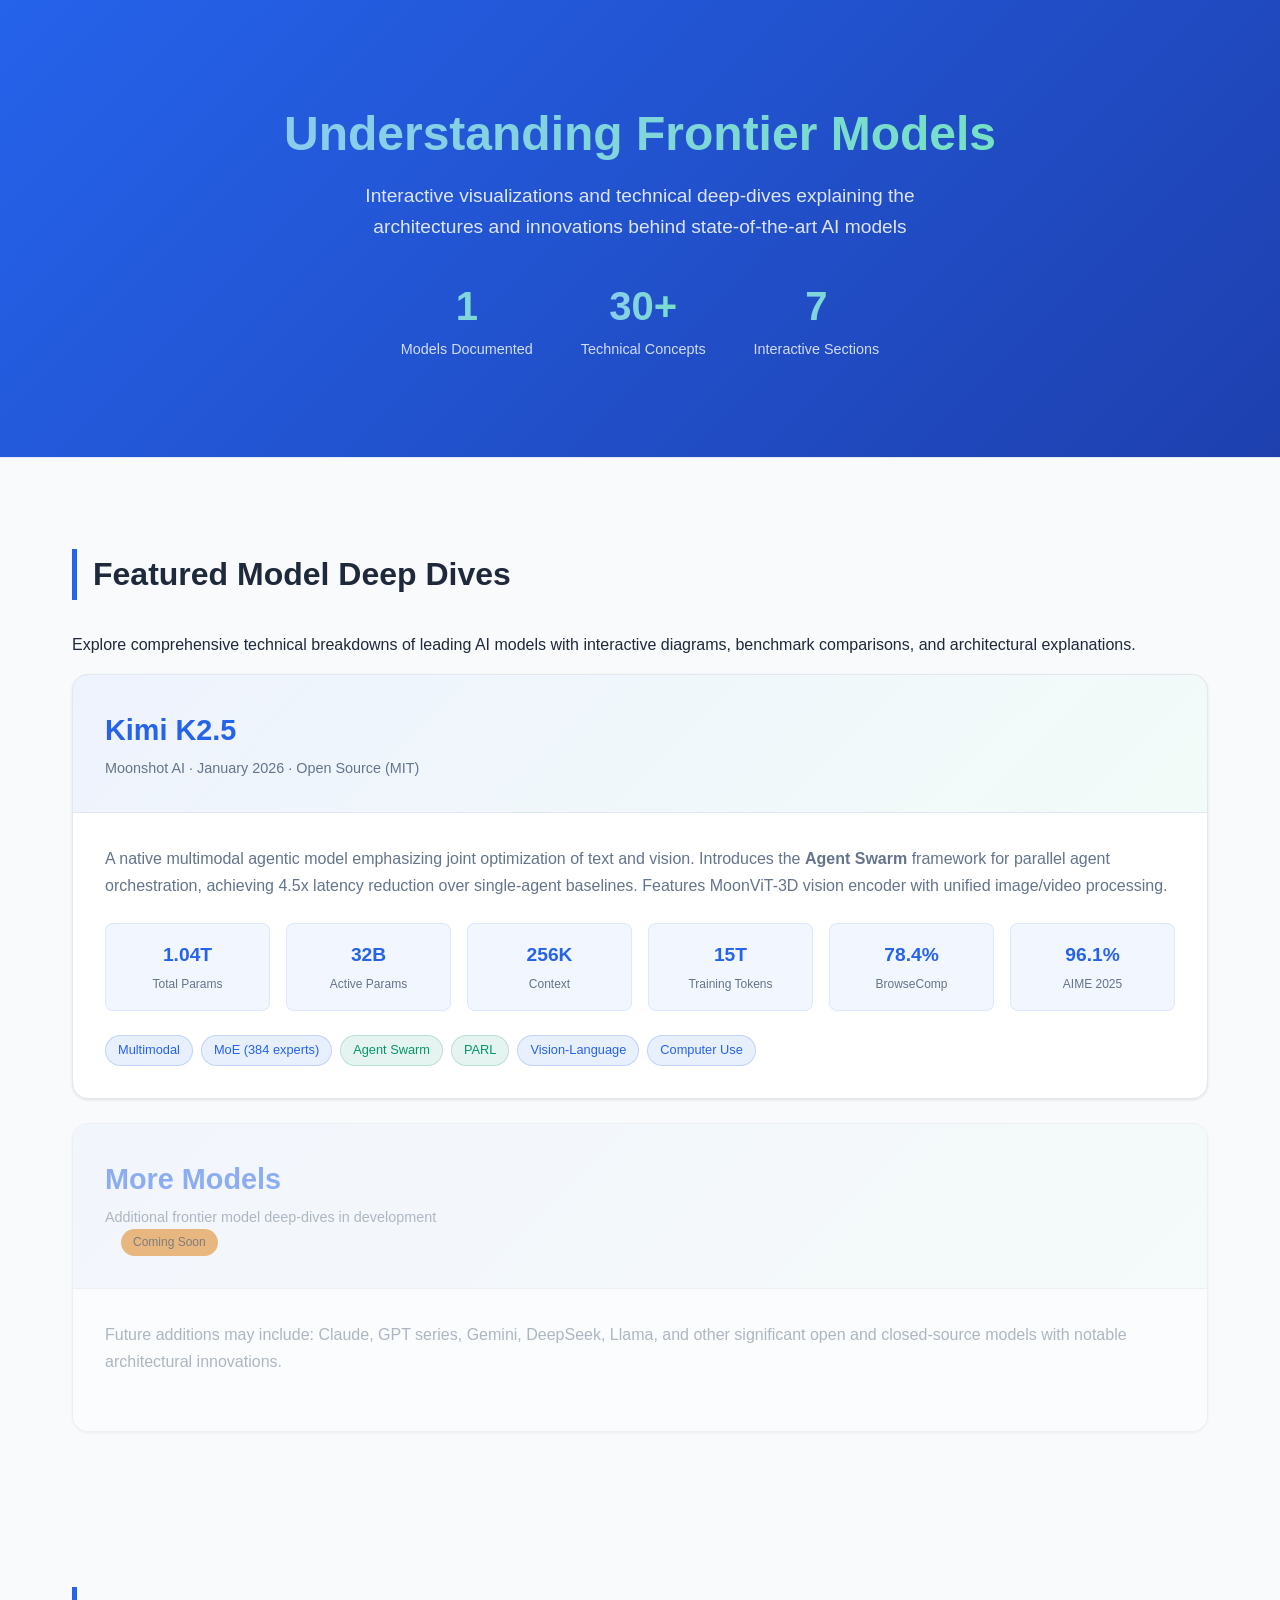
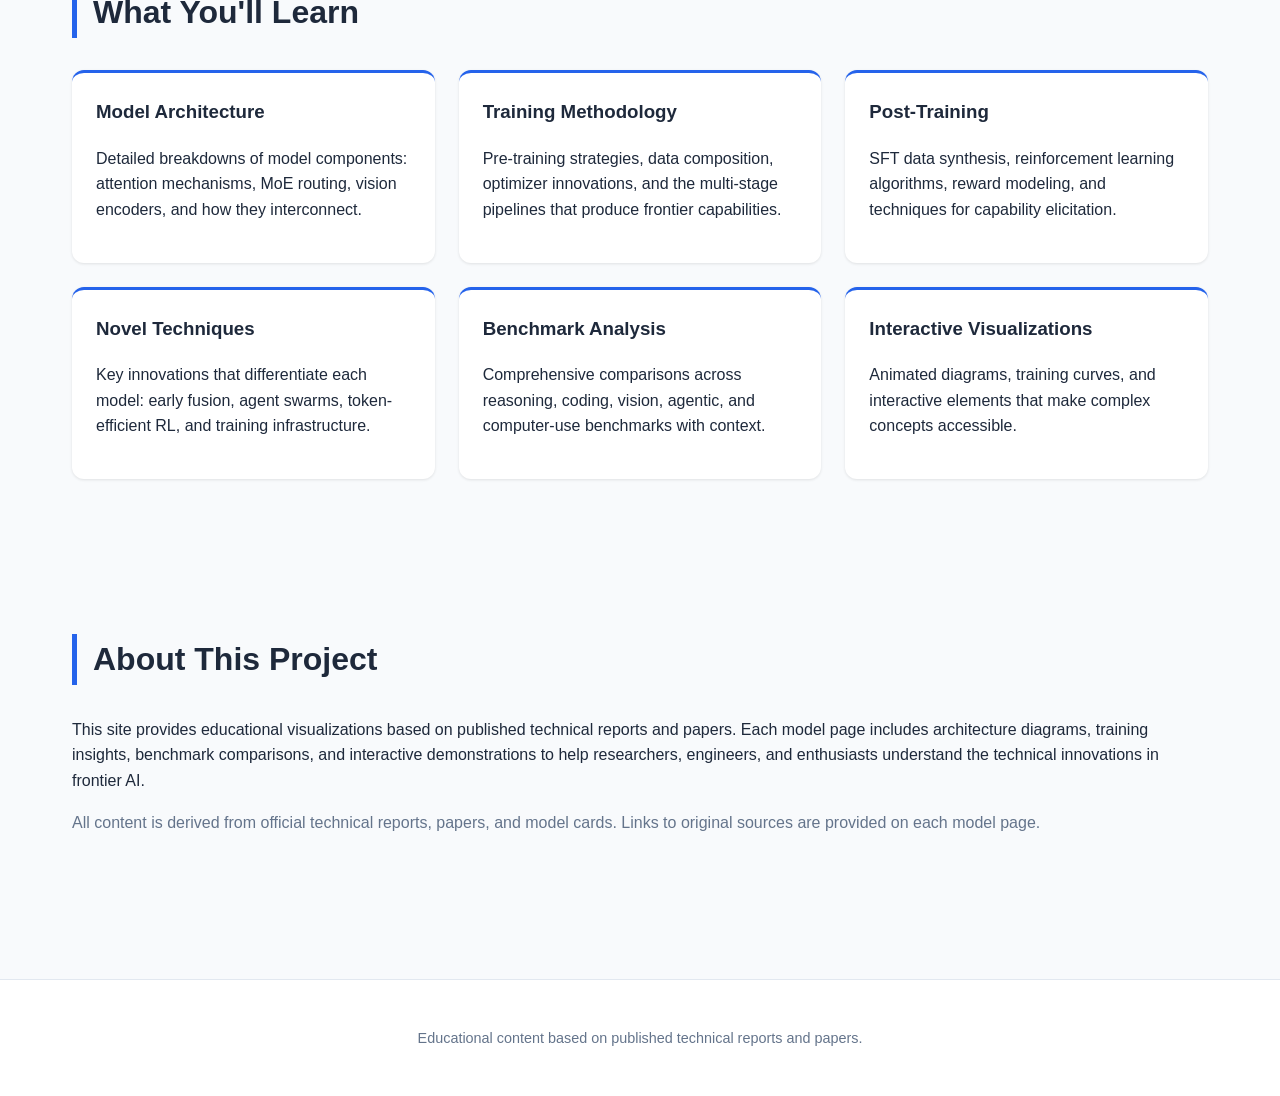
==== index.html @ 06e9f677 "Initial commit: Understanding Frontier Models educational site Features: - Kimi K2.5 technical deep-" ====
<!DOCTYPE html>
<html lang="en">
<head>
    <meta charset="UTF-8">
    <meta name="viewport" content="width=device-width, initial-scale=1.0">
    <title>Understanding Frontier Models</title>
    <link rel="stylesheet" href="css/styles.css">
    <style>
        .hero-stats {
            display: flex;
            justify-content: center;
            gap: 3rem;
            margin: 2rem 0;
            flex-wrap: wrap;
        }
        .hero-stat {
            text-align: center;
        }
        .hero-stat .number {
            font-size: 2.5rem;
            font-weight: bold;
            background: linear-gradient(to right, #93c5fd, #6ee7b7);
            -webkit-background-clip: text;
            -webkit-text-fill-color: transparent;
            background-clip: text;
        }
        .hero-stat .label {
            color: rgba(255, 255, 255, 0.8);
            font-size: 0.9rem;
        }
        .model-card-large {
            background: var(--card-bg);
            border-radius: 1rem;
            border: 1px solid var(--border);
            overflow: hidden;
            transition: transform 0.3s ease, border-color 0.3s ease, box-shadow 0.3s ease;
            text-decoration: none;
            color: var(--text);
            display: block;
            box-shadow: 0 1px 3px rgba(0, 0, 0, 0.1);
        }
        .model-card-large:hover {
            transform: translateY(-5px);
            border-color: var(--primary);
            box-shadow: 0 8px 24px rgba(37, 99, 235, 0.15);
            text-decoration: none;
        }
        .model-card-header {
            background: linear-gradient(135deg, rgba(37, 99, 235, 0.08) 0%, rgba(16, 185, 129, 0.05) 100%);
            padding: 2rem;
            border-bottom: 1px solid var(--border);
        }
        .model-card-header h3 {
            margin: 0;
            font-size: 1.8rem;
            color: var(--primary);
        }
        .model-card-header .org {
            color: var(--text-dim);
            font-size: 0.9rem;
            margin-top: 0.25rem;
        }
        .model-card-body {
            padding: 2rem;
        }
        .model-card-body p {
            color: var(--text-dim);
            margin: 0 0 1.5rem 0;
            line-height: 1.7;
        }
        .model-highlights {
            display: grid;
            grid-template-columns: repeat(auto-fit, minmax(120px, 1fr));
            gap: 1rem;
            margin-bottom: 1.5rem;
        }
        .highlight-item {
            text-align: center;
            padding: 1rem;
            background: rgba(37, 99, 235, 0.06);
            border-radius: 0.5rem;
            border: 1px solid rgba(37, 99, 235, 0.1);
        }
        .highlight-item .value {
            font-size: 1.2rem;
            font-weight: bold;
            color: var(--primary);
        }
        .highlight-item .label {
            font-size: 0.75rem;
            color: var(--text-dim);
            margin-top: 0.25rem;
        }
        .model-tags {
            display: flex;
            gap: 0.5rem;
            flex-wrap: wrap;
        }
        .model-tag {
            background: rgba(37, 99, 235, 0.1);
            color: var(--primary);
            padding: 0.25rem 0.75rem;
            border-radius: 1rem;
            font-size: 0.8rem;
            border: 1px solid rgba(37, 99, 235, 0.2);
        }
        .model-tag.secondary {
            background: rgba(5, 150, 105, 0.1);
            color: var(--secondary);
            border: 1px solid rgba(5, 150, 105, 0.2);
        }
        .coming-soon {
            opacity: 0.5;
            pointer-events: none;
        }
        .coming-soon .model-card-header::after {
            content: 'Coming Soon';
            display: inline-block;
            background: var(--accent);
            color: #000;
            padding: 0.25rem 0.75rem;
            border-radius: 1rem;
            font-size: 0.75rem;
            margin-left: 1rem;
            vertical-align: middle;
        }
    </style>
</head>
<body>

<header>
    <h1>Understanding Frontier Models</h1>
    <p class="subtitle">Interactive visualizations and technical deep-dives explaining the architectures and innovations behind state-of-the-art AI models</p>
    <div class="hero-stats">
        <div class="hero-stat">
            <div class="number">1</div>
            <div class="label">Models Documented</div>
        </div>
        <div class="hero-stat">
            <div class="number">30+</div>
            <div class="label">Technical Concepts</div>
        </div>
        <div class="hero-stat">
            <div class="number">7</div>
            <div class="label">Interactive Sections</div>
        </div>
    </div>
</header>

<section>
    <h2>Featured Model Deep Dives</h2>
    <p>Explore comprehensive technical breakdowns of leading AI models with interactive diagrams, benchmark comparisons, and architectural explanations.</p>

    <a href="models/kimi-k25.html" class="model-card-large">
        <div class="model-card-header">
            <h3>Kimi K2.5</h3>
            <div class="org">Moonshot AI &middot; January 2026 &middot; Open Source (MIT)</div>
        </div>
        <div class="model-card-body">
            <p>A native multimodal agentic model emphasizing joint optimization of text and vision. Introduces the <strong>Agent Swarm</strong> framework for parallel agent orchestration, achieving 4.5x latency reduction over single-agent baselines. Features MoonViT-3D vision encoder with unified image/video processing.</p>

            <div class="model-highlights">
                <div class="highlight-item">
                    <div class="value">1.04T</div>
                    <div class="label">Total Params</div>
                </div>
                <div class="highlight-item">
                    <div class="value">32B</div>
                    <div class="label">Active Params</div>
                </div>
                <div class="highlight-item">
                    <div class="value">256K</div>
                    <div class="label">Context</div>
                </div>
                <div class="highlight-item">
                    <div class="value">15T</div>
                    <div class="label">Training Tokens</div>
                </div>
                <div class="highlight-item">
                    <div class="value">78.4%</div>
                    <div class="label">BrowseComp</div>
                </div>
                <div class="highlight-item">
                    <div class="value">96.1%</div>
                    <div class="label">AIME 2025</div>
                </div>
            </div>

            <div class="model-tags">
                <span class="model-tag">Multimodal</span>
                <span class="model-tag">MoE (384 experts)</span>
                <span class="model-tag secondary">Agent Swarm</span>
                <span class="model-tag secondary">PARL</span>
                <span class="model-tag">Vision-Language</span>
                <span class="model-tag">Computer Use</span>
            </div>
        </div>
    </a>

    <!-- Placeholder for future models -->
    <div class="model-card-large coming-soon" style="margin-top: 1.5rem;">
        <div class="model-card-header">
            <h3>More Models</h3>
            <div class="org">Additional frontier model deep-dives in development</div>
        </div>
        <div class="model-card-body">
            <p>Future additions may include: Claude, GPT series, Gemini, DeepSeek, Llama, and other significant open and closed-source models with notable architectural innovations.</p>
        </div>
    </div>
</section>

<section>
    <h2>What You'll Learn</h2>
    <div class="grid">
        <div class="card">
            <h3>Model Architecture</h3>
            <p>Detailed breakdowns of model components: attention mechanisms, MoE routing, vision encoders, and how they interconnect.</p>
        </div>
        <div class="card">
            <h3>Training Methodology</h3>
            <p>Pre-training strategies, data composition, optimizer innovations, and the multi-stage pipelines that produce frontier capabilities.</p>
        </div>
        <div class="card">
            <h3>Post-Training</h3>
            <p>SFT data synthesis, reinforcement learning algorithms, reward modeling, and techniques for capability elicitation.</p>
        </div>
        <div class="card">
            <h3>Novel Techniques</h3>
            <p>Key innovations that differentiate each model: early fusion, agent swarms, token-efficient RL, and training infrastructure.</p>
        </div>
        <div class="card">
            <h3>Benchmark Analysis</h3>
            <p>Comprehensive comparisons across reasoning, coding, vision, agentic, and computer-use benchmarks with context.</p>
        </div>
        <div class="card">
            <h3>Interactive Visualizations</h3>
            <p>Animated diagrams, training curves, and interactive elements that make complex concepts accessible.</p>
        </div>
    </div>
</section>

<section>
    <h2>About This Project</h2>
    <p>This site provides educational visualizations based on published technical reports and papers. Each model page includes architecture diagrams, training insights, benchmark comparisons, and interactive demonstrations to help researchers, engineers, and enthusiasts understand the technical innovations in frontier AI.</p>
    <p style="color: var(--text-dim); margin-top: 1rem;">All content is derived from official technical reports, papers, and model cards. Links to original sources are provided on each model page.</p>
</section>

<footer>
    <p>Educational content based on published technical reports and papers.</p>
</footer>

</body>
</html>
---- css/styles.css ----
/* ===========================================
   Shared Styles for Frontier Models Educational Site
   =========================================== */

:root {
    --primary: #2563eb;
    --secondary: #059669;
    --bg: #f8fafc;
    --card-bg: #ffffff;
    --text: #1e293b;
    --text-dim: #64748b;
    --accent: #d97706;
    --border: #e2e8f0;
    --code-bg: #f1f5f9;
}

/* --- Base Styles --- */
* {
    box-sizing: border-box;
}

body {
    font-family: -apple-system, BlinkMacSystemFont, 'Segoe UI', Roboto, Oxygen, Ubuntu, Cantarell, sans-serif;
    background-color: var(--bg);
    color: var(--text);
    margin: 0;
    line-height: 1.6;
    overflow-x: hidden;
}

a {
    color: var(--primary);
    text-decoration: none;
}

a:hover {
    text-decoration: underline;
}

/* --- Header --- */
header {
    background: linear-gradient(135deg, #2563eb 0%, #1e40af 100%);
    padding: 4rem 2rem;
    text-align: center;
    border-bottom: 1px solid var(--border);
}

h1 {
    font-size: 3rem;
    margin-bottom: 0.5rem;
    color: #ffffff;
}

header h1 {
    background: linear-gradient(to right, #93c5fd, #6ee7b7);
    -webkit-background-clip: text;
    -webkit-text-fill-color: transparent;
    background-clip: text;
}

.subtitle {
    font-size: 1.2rem;
    color: rgba(255, 255, 255, 0.85);
    max-width: 600px;
    margin: 0 auto;
}

/* --- Sections --- */
section {
    padding: 4rem 2rem;
    max-width: 1200px;
    margin: 0 auto;
}

h2 {
    font-size: 2rem;
    border-left: 5px solid var(--primary);
    padding-left: 1rem;
    margin-bottom: 2rem;
}

/* --- Architecture Components --- */
.arch-container {
    display: flex;
    flex-wrap: wrap;
    gap: 2rem;
    justify-content: center;
    align-items: center;
    background: var(--card-bg);
    padding: 3rem;
    border-radius: 1rem;
    position: relative;
    border: 1px solid var(--border);
    box-shadow: 0 1px 3px rgba(0, 0, 0, 0.1);
}

.module {
    background: var(--code-bg);
    border: 2px solid var(--primary);
    padding: 1.5rem;
    border-radius: 0.75rem;
    width: 250px;
    text-align: center;
    position: relative;
    transition: transform 0.3s ease;
}

.module:hover {
    transform: translateY(-5px);
    box-shadow: 0 10px 25px -5px rgba(37, 99, 235, 0.4);
}

.module h3 {
    color: var(--primary);
    margin-top: 0;
}

.module p {
    font-size: 0.9rem;
    color: var(--text-dim);
}

.connector {
    width: 50px;
    height: 4px;
    background: #94a3b8;
    position: relative;
}

.connector::after {
    content: '>';
    position: absolute;
    right: -10px;
    top: -12px;
    font-size: 1.5rem;
    color: #94a3b8;
}

.badge {
    background: var(--secondary);
    color: #000;
    font-size: 0.7rem;
    padding: 2px 6px;
    border-radius: 4px;
    position: absolute;
    top: -10px;
    right: -10px;
    font-weight: bold;
}

/* --- Chart Container --- */
.chart-container {
    background: var(--card-bg);
    padding: 2rem;
    border-radius: 1rem;
    height: 400px;
    position: relative;
    box-shadow: 0 1px 3px rgba(0, 0, 0, 0.08);
    border: 1px solid var(--border);
}

svg {
    width: 100%;
    height: 100%;
    overflow: visible;
}

.line-path {
    fill: none;
    stroke-width: 3;
    stroke-linecap: round;
    transition: stroke-dashoffset 2s ease;
}

.grid-line {
    stroke: var(--border);
    stroke-width: 1;
    stroke-dasharray: 4 4;
}

.axis-text {
    fill: var(--text-dim);
    font-size: 0.8rem;
}

.legend {
    display: flex;
    gap: 1rem;
    justify-content: center;
    margin-top: 1rem;
}

.dot {
    width: 10px;
    height: 10px;
    display: inline-block;
    margin-right: 5px;
    border-radius: 50%;
}

/* --- Agent Swarm Animation --- */
.swarm-stage {
    background: #f1f5f9;
    height: 400px;
    border-radius: 1rem;
    position: relative;
    overflow: hidden;
    border: 1px solid var(--border);
}

.agent-node {
    width: 60px;
    height: 60px;
    background: #ffffff;
    border: 2px solid;
    border-radius: 50%;
    position: absolute;
    display: flex;
    align-items: center;
    justify-content: center;
    font-size: 0.7rem;
    font-weight: bold;
    z-index: 2;
    transition: all 0.5s ease;
    box-shadow: 0 2px 6px rgba(0, 0, 0, 0.1);
}

.orchestrator {
    border-color: var(--accent);
    color: var(--accent);
    top: 50%;
    left: 10%;
    transform: translate(0, -50%);
    width: 80px;
    height: 80px;
    z-index: 3;
}

.sub-agent {
    border-color: var(--secondary);
    color: var(--secondary);
    opacity: 0;
}

.particle {
    position: absolute;
    width: 6px;
    height: 6px;
    border-radius: 50%;
    background: var(--secondary);
    opacity: 0;
    pointer-events: none;
}

/* --- Cards & Grid --- */
.grid {
    display: grid;
    grid-template-columns: repeat(auto-fit, minmax(300px, 1fr));
    gap: 1.5rem;
}

.card {
    background: var(--card-bg);
    padding: 1.5rem;
    border-radius: 0.75rem;
    border-top: 3px solid var(--primary);
    transition: transform 0.3s ease, box-shadow 0.3s ease;
    box-shadow: 0 1px 3px rgba(0, 0, 0, 0.1);
}

.card:hover {
    transform: translateY(-3px);
    box-shadow: 0 4px 12px rgba(0, 0, 0, 0.1);
}

.card h3 {
    margin-top: 0;
    display: flex;
    align-items: center;
    justify-content: space-between;
}

.icon {
    font-size: 1.5rem;
}

/* --- Model Cards (Homepage) --- */
.model-card {
    background: var(--card-bg);
    padding: 2rem;
    border-radius: 1rem;
    border: 1px solid var(--border);
    box-shadow: 0 1px 3px rgba(0, 0, 0, 0.1);
    transition: transform 0.3s ease, border-color 0.3s ease, box-shadow 0.3s ease;
    text-decoration: none;
    color: var(--text);
    display: block;
}

.model-card:hover {
    transform: translateY(-5px);
    border-color: var(--primary);
    box-shadow: 0 4px 12px rgba(37, 99, 235, 0.15);
    text-decoration: none;
}

.model-card h3 {
    color: var(--primary);
    margin-top: 0;
    font-size: 1.5rem;
}

.model-card p {
    color: var(--text-dim);
    margin-bottom: 0;
}

.model-card .tags {
    display: flex;
    gap: 0.5rem;
    margin-top: 1rem;
    flex-wrap: wrap;
}

.model-card .tag {
    background: rgba(37, 99, 235, 0.2);
    color: var(--primary);
    padding: 0.25rem 0.75rem;
    border-radius: 1rem;
    font-size: 0.8rem;
}

/* --- Buttons --- */
.btn {
    background: var(--primary);
    color: white;
    border: none;
    padding: 0.5rem 1.5rem;
    border-radius: 0.5rem;
    cursor: pointer;
    font-size: 1rem;
    margin-top: 1rem;
}

.btn:hover {
    background: #1d4ed8;
}

/* --- Footer --- */
footer {
    text-align: center;
    padding: 2rem;
    color: var(--text-dim);
    font-size: 0.9rem;
    border-top: 1px solid var(--border);
    margin-top: 4rem;
    background: var(--card-bg);
}

/* --- Navigation --- */
.nav-link {
    display: inline-block;
    margin-bottom: 1rem;
    color: var(--text-dim);
    font-size: 0.9rem;
}

.nav-link:hover {
    color: var(--text);
}

/* --- Responsive --- */
@media (max-width: 768px) {
    h1 {
        font-size: 2rem;
    }

    header {
        padding: 2rem 1rem;
    }

    section {
        padding: 2rem 1rem;
    }

    .arch-container {
        flex-direction: column;
        padding: 1.5rem;
    }

    .connector {
        width: 4px;
        height: 30px;
    }

    .connector::after {
        content: 'v';
        right: -8px;
        top: 20px;
    }

    .module {
        width: 100%;
        max-width: 280px;
    }
}
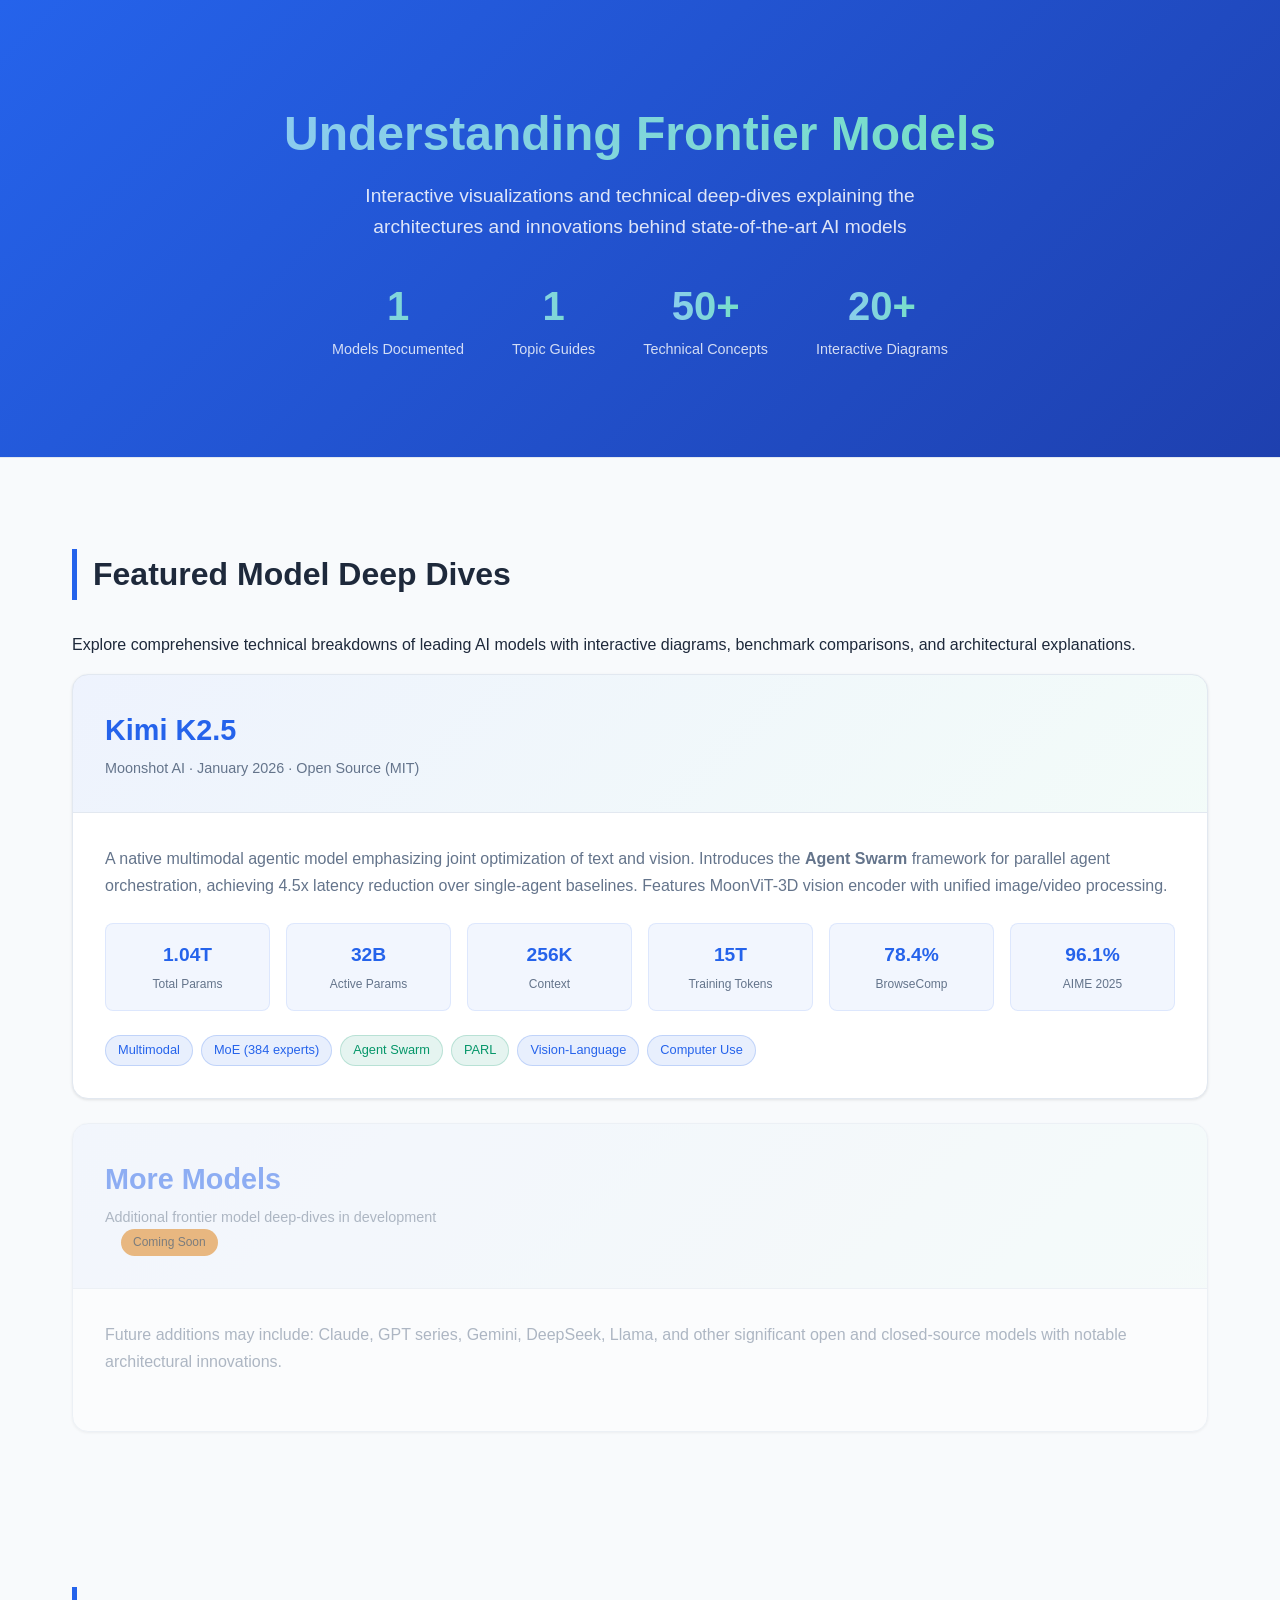
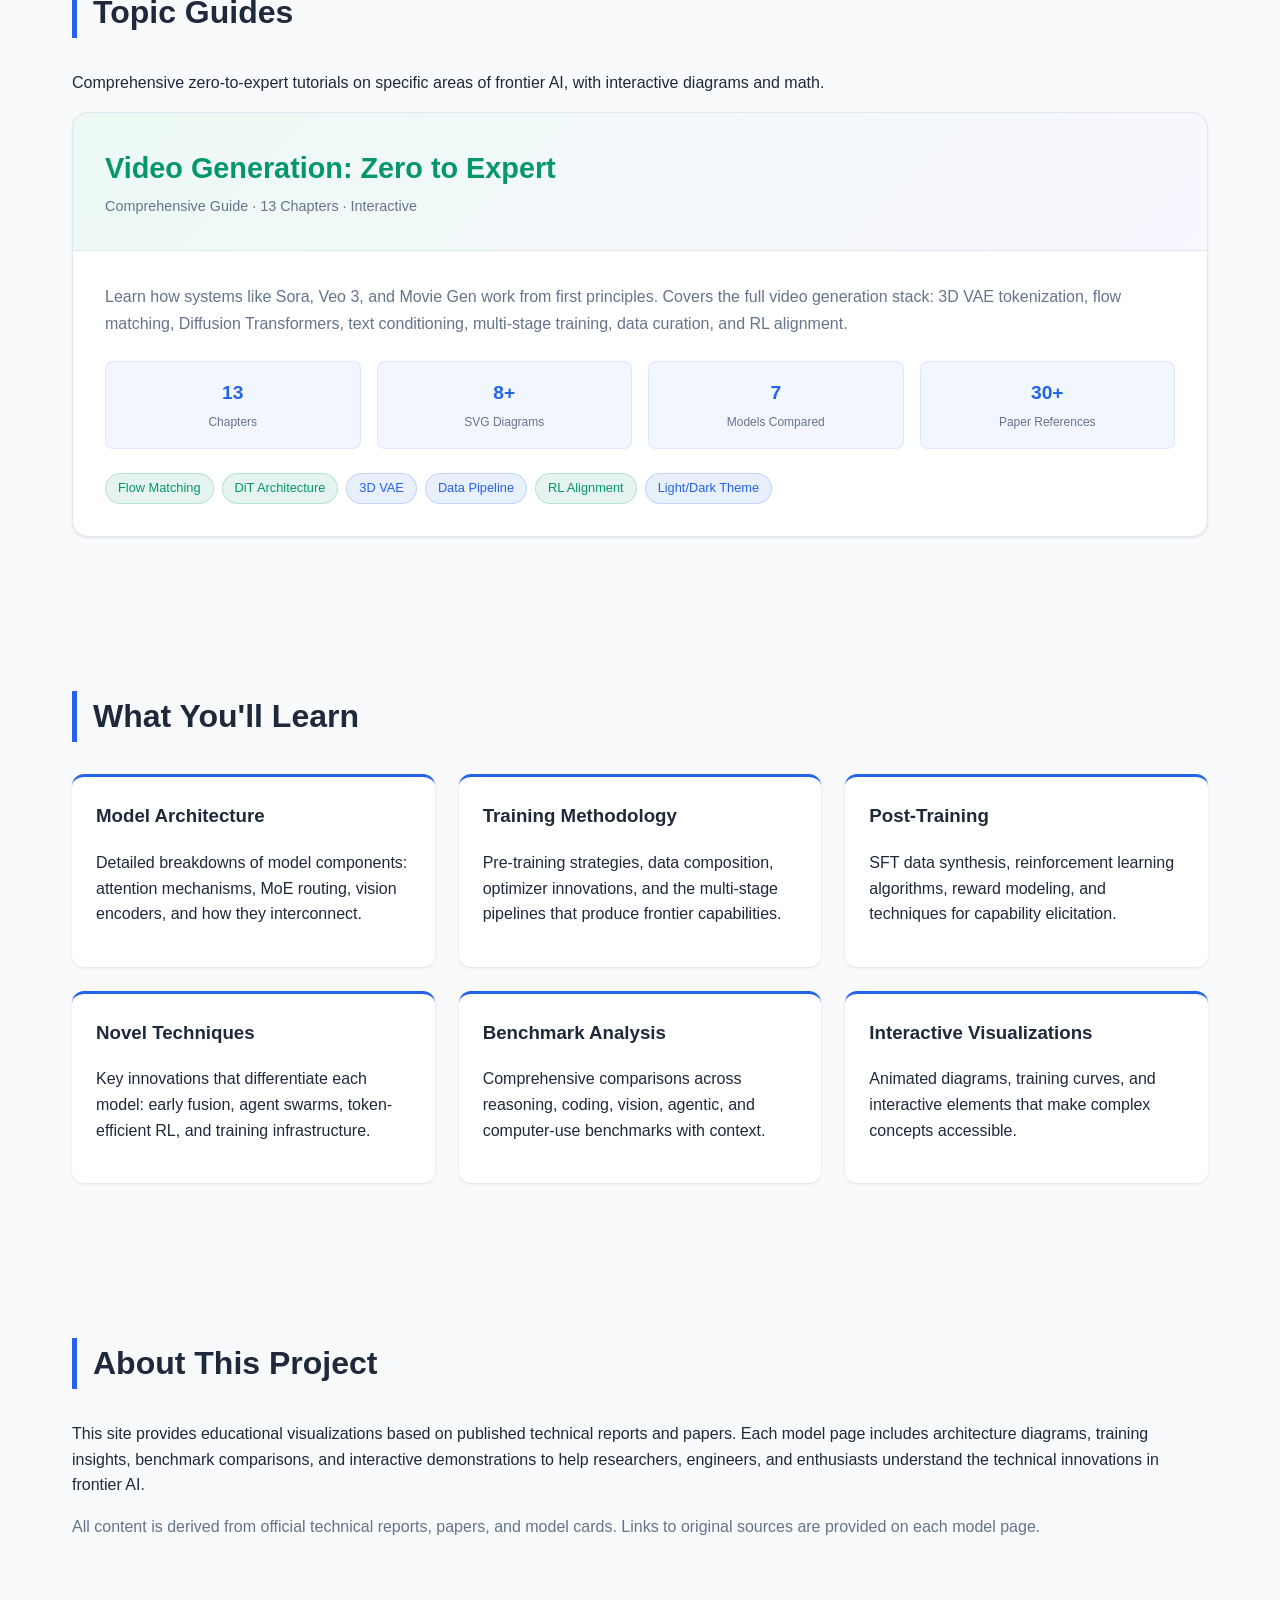
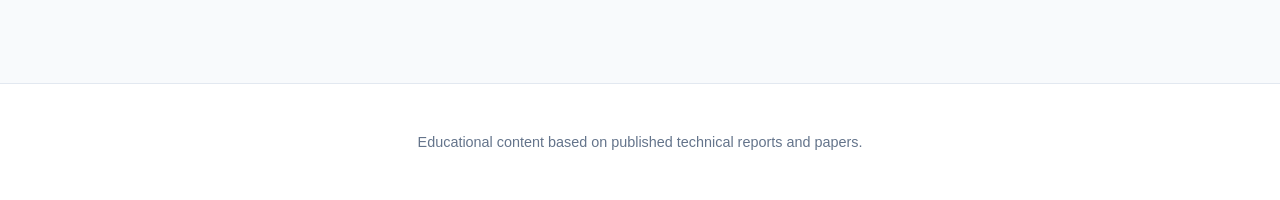
==== commit 01d24a32: "Add Video Generation zero-to-expert guide Comprehensive 13-chapter tutorial covering the full video " ====
--- a/index.html
+++ b/index.html
@@ -137,12 +137,16 @@
             <div class="label">Models Documented</div>
         </div>
         <div class="hero-stat">
-            <div class="number">30+</div>
+            <div class="number">1</div>
+            <div class="label">Topic Guides</div>
+        </div>
+        <div class="hero-stat">
+            <div class="number">50+</div>
             <div class="label">Technical Concepts</div>
         </div>
         <div class="hero-stat">
-            <div class="number">7</div>
-            <div class="label">Interactive Sections</div>
+            <div class="number">20+</div>
+            <div class="label">Interactive Diagrams</div>
         </div>
     </div>
 </header>
@@ -210,6 +214,49 @@
 </section>
 
 <section>
+    <h2>Topic Guides</h2>
+    <p>Comprehensive zero-to-expert tutorials on specific areas of frontier AI, with interactive diagrams and math.</p>
+
+    <a href="guides/videogen/" class="model-card-large">
+        <div class="model-card-header" style="background: linear-gradient(135deg, rgba(16, 185, 129, 0.08) 0%, rgba(139, 92, 246, 0.05) 100%);">
+            <h3 style="color: var(--secondary, #10b981);">Video Generation: Zero to Expert</h3>
+            <div class="org">Comprehensive Guide &middot; 13 Chapters &middot; Interactive</div>
+        </div>
+        <div class="model-card-body">
+            <p>Learn how systems like Sora, Veo 3, and Movie Gen work from first principles. Covers the full video generation stack: 3D VAE tokenization, flow matching, Diffusion Transformers, text conditioning, multi-stage training, data curation, and RL alignment.</p>
+
+            <div class="model-highlights">
+                <div class="highlight-item">
+                    <div class="value">13</div>
+                    <div class="label">Chapters</div>
+                </div>
+                <div class="highlight-item">
+                    <div class="value">8+</div>
+                    <div class="label">SVG Diagrams</div>
+                </div>
+                <div class="highlight-item">
+                    <div class="value">7</div>
+                    <div class="label">Models Compared</div>
+                </div>
+                <div class="highlight-item">
+                    <div class="value">30+</div>
+                    <div class="label">Paper References</div>
+                </div>
+            </div>
+
+            <div class="model-tags">
+                <span class="model-tag secondary">Flow Matching</span>
+                <span class="model-tag secondary">DiT Architecture</span>
+                <span class="model-tag">3D VAE</span>
+                <span class="model-tag">Data Pipeline</span>
+                <span class="model-tag secondary">RL Alignment</span>
+                <span class="model-tag">Light/Dark Theme</span>
+            </div>
+        </div>
+    </a>
+</section>
+
+<section>
     <h2>What You'll Learn</h2>
     <div class="grid">
         <div class="card">
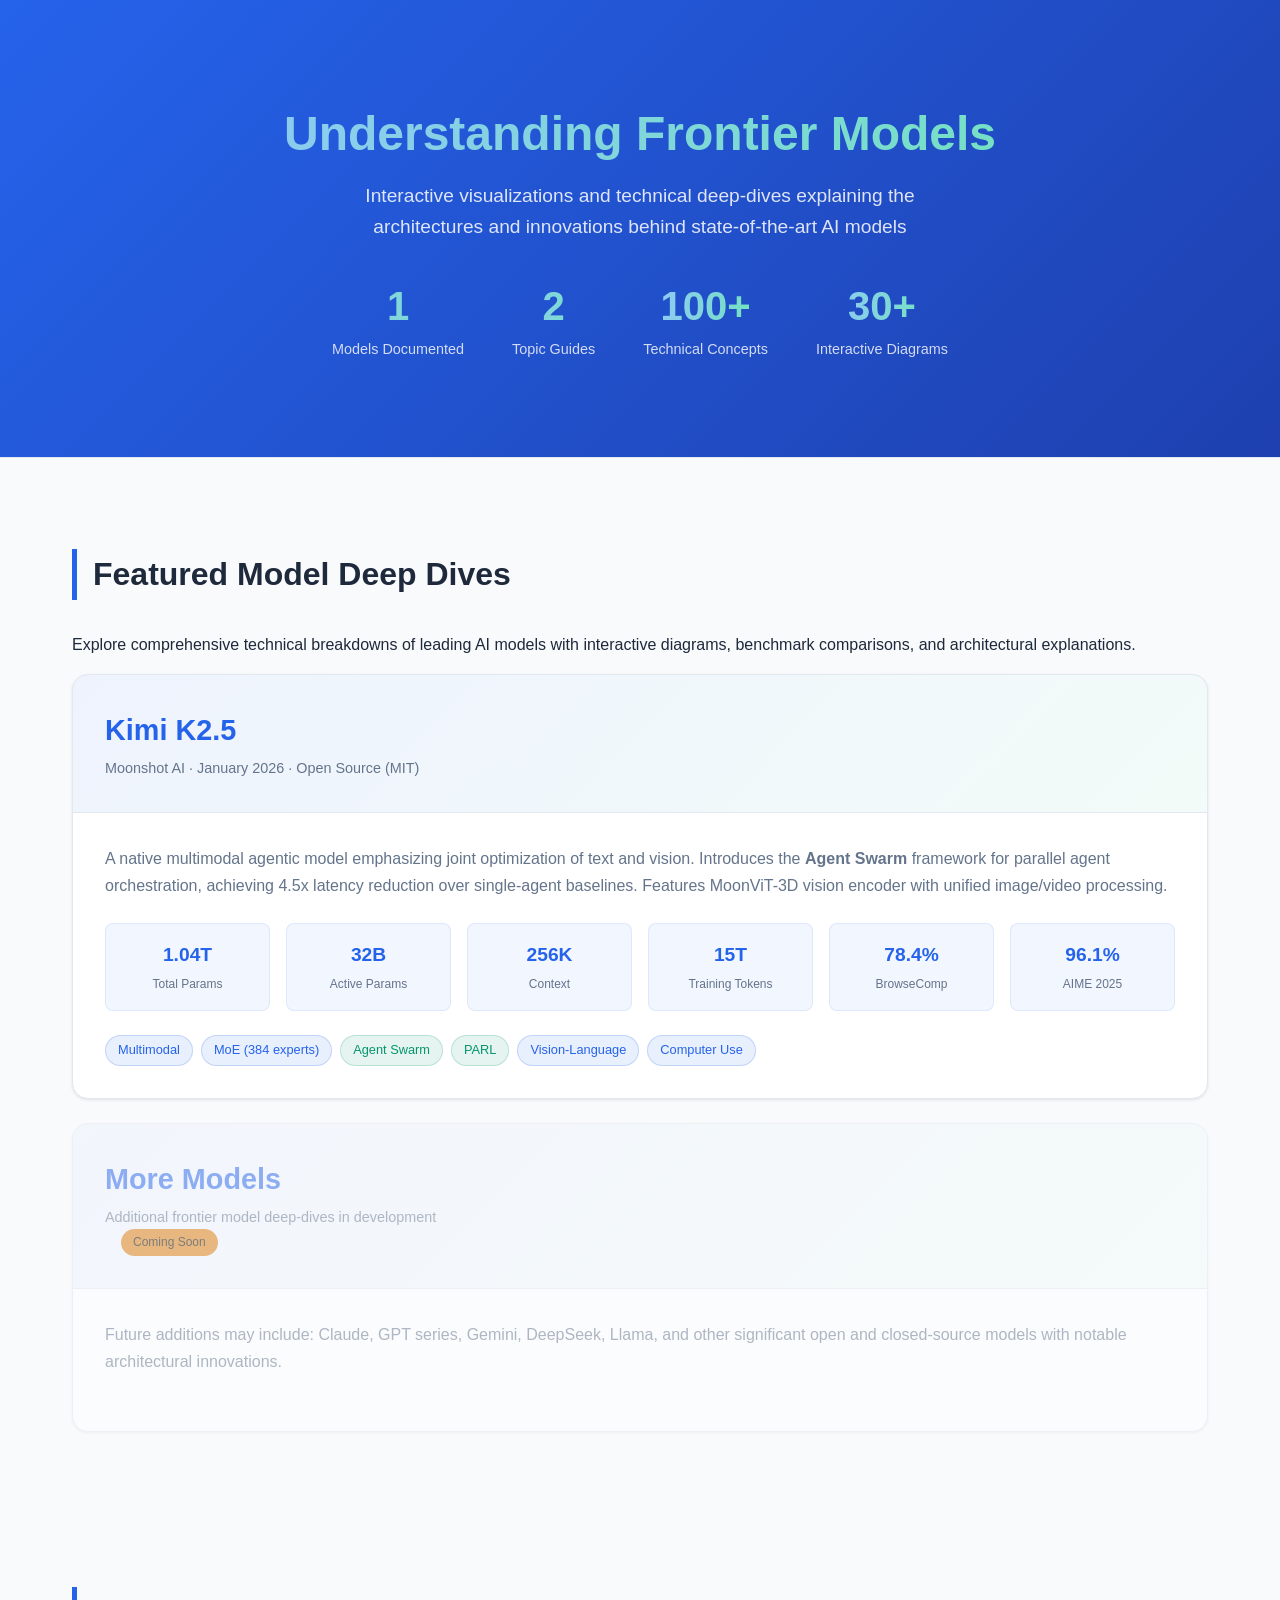
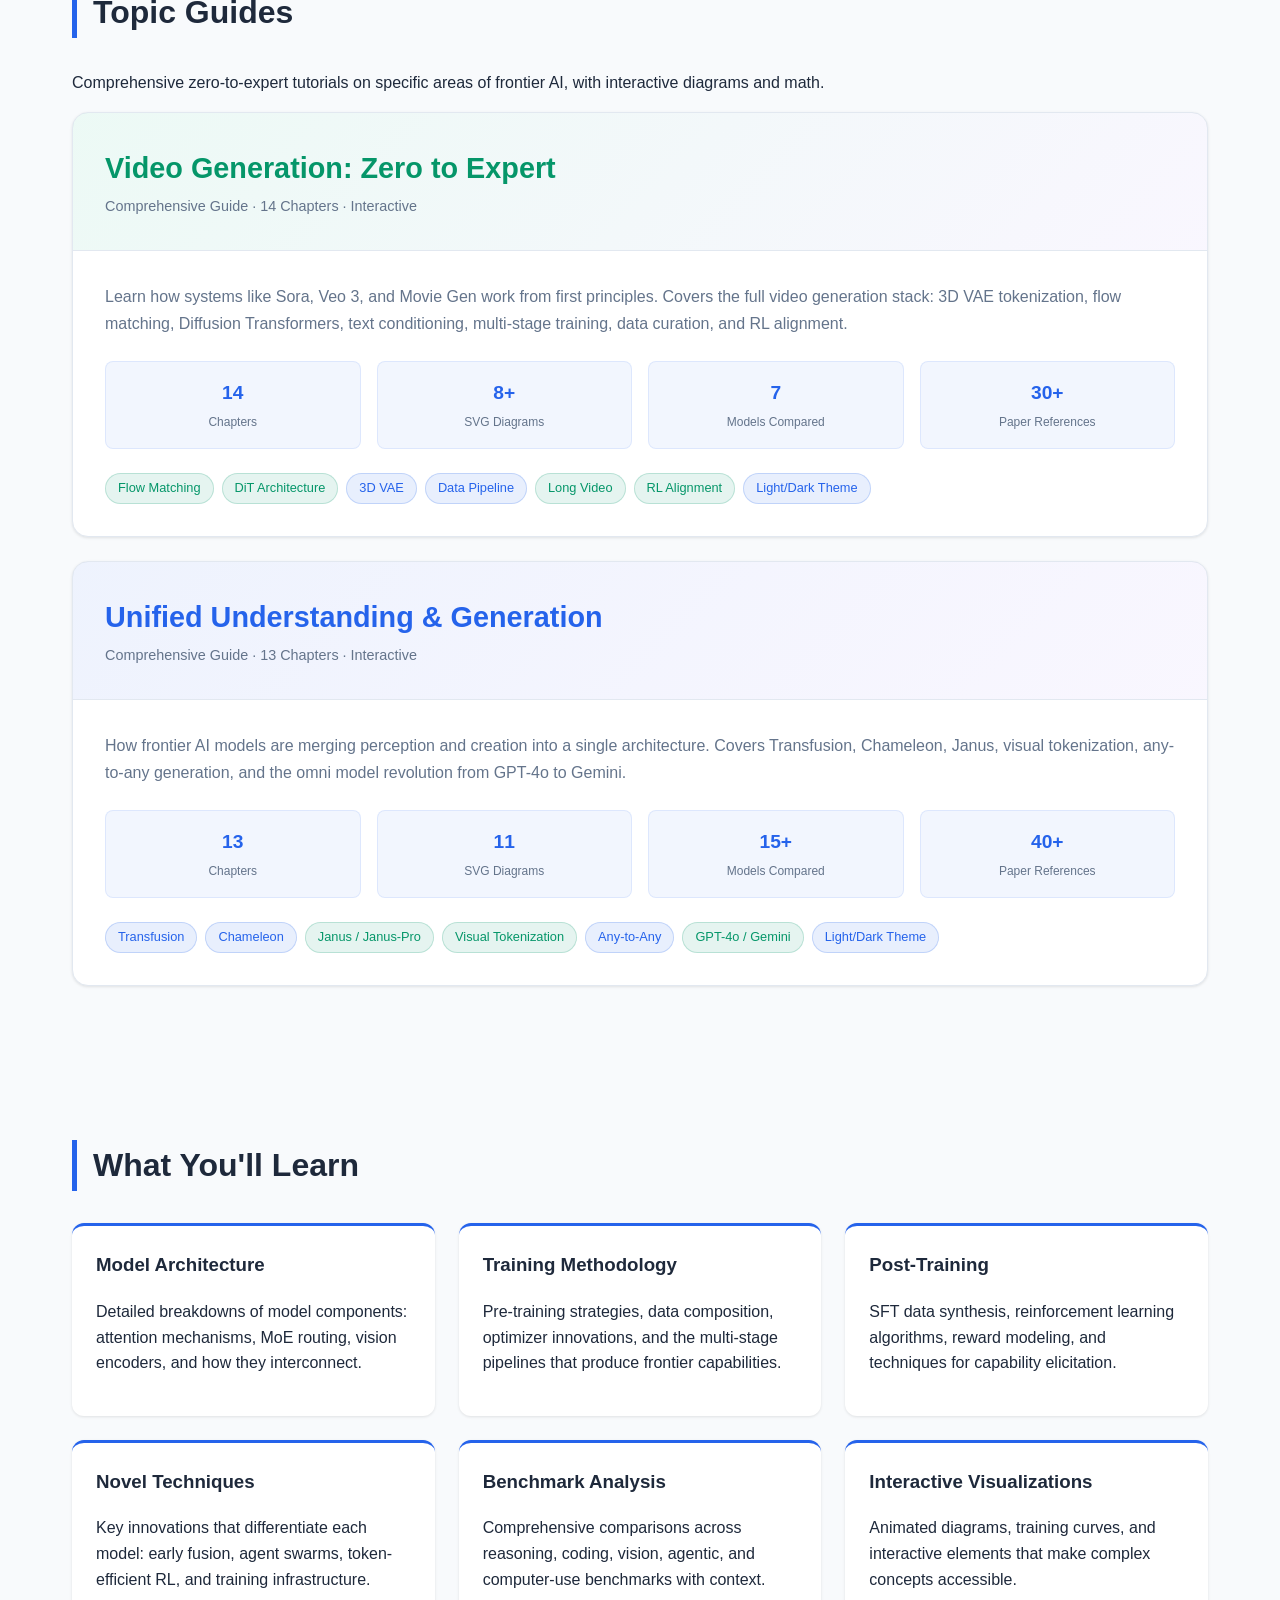
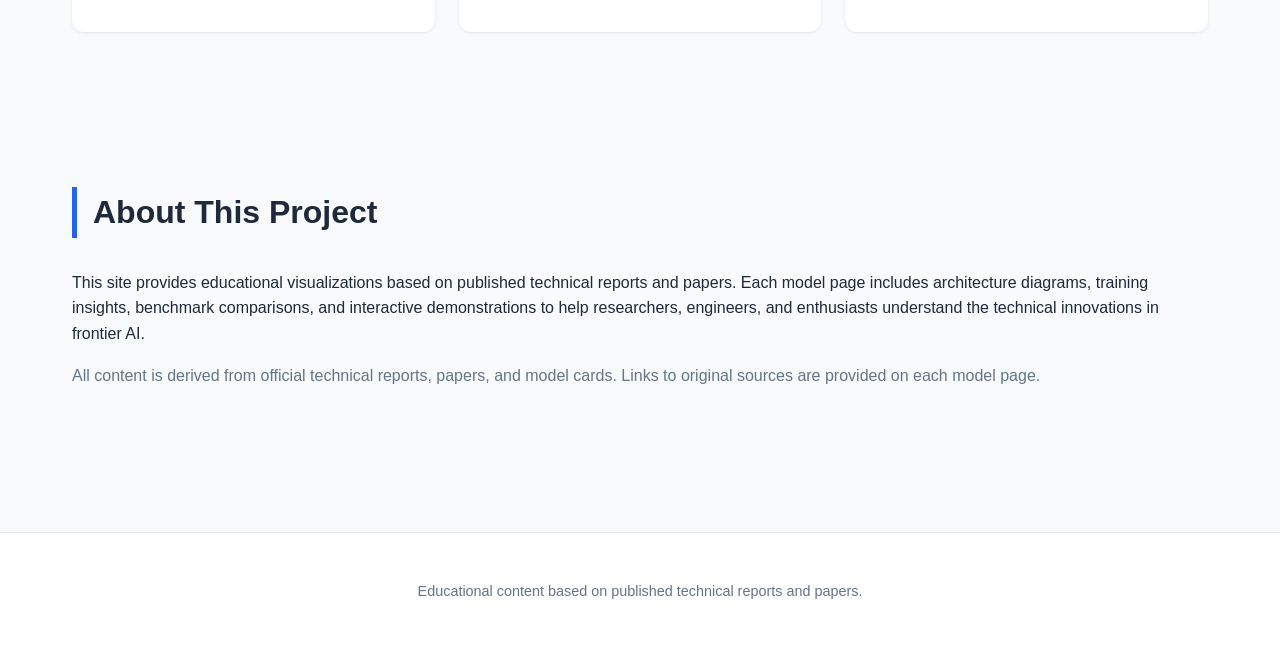
==== commit 856045d6: "Add Unified Understanding & Generation guide + expand Video Gen with 9 frontier topics - New guide: " ====
--- a/index.html
+++ b/index.html
@@ -137,15 +137,15 @@
             <div class="label">Models Documented</div>
         </div>
         <div class="hero-stat">
-            <div class="number">1</div>
+            <div class="number">2</div>
             <div class="label">Topic Guides</div>
         </div>
         <div class="hero-stat">
-            <div class="number">50+</div>
+            <div class="number">100+</div>
             <div class="label">Technical Concepts</div>
         </div>
         <div class="hero-stat">
-            <div class="number">20+</div>
+            <div class="number">30+</div>
             <div class="label">Interactive Diagrams</div>
         </div>
     </div>
@@ -220,14 +220,14 @@
     <a href="guides/videogen/" class="model-card-large">
         <div class="model-card-header" style="background: linear-gradient(135deg, rgba(16, 185, 129, 0.08) 0%, rgba(139, 92, 246, 0.05) 100%);">
             <h3 style="color: var(--secondary, #10b981);">Video Generation: Zero to Expert</h3>
-            <div class="org">Comprehensive Guide &middot; 13 Chapters &middot; Interactive</div>
+            <div class="org">Comprehensive Guide &middot; 14 Chapters &middot; Interactive</div>
         </div>
         <div class="model-card-body">
             <p>Learn how systems like Sora, Veo 3, and Movie Gen work from first principles. Covers the full video generation stack: 3D VAE tokenization, flow matching, Diffusion Transformers, text conditioning, multi-stage training, data curation, and RL alignment.</p>
 
             <div class="model-highlights">
                 <div class="highlight-item">
-                    <div class="value">13</div>
+                    <div class="value">14</div>
                     <div class="label">Chapters</div>
                 </div>
                 <div class="highlight-item">
@@ -249,7 +249,47 @@
                 <span class="model-tag secondary">DiT Architecture</span>
                 <span class="model-tag">3D VAE</span>
                 <span class="model-tag">Data Pipeline</span>
+                <span class="model-tag secondary">Long Video</span>
                 <span class="model-tag secondary">RL Alignment</span>
+                <span class="model-tag">Light/Dark Theme</span>
+            </div>
+        </div>
+    </a>
+
+    <a href="guides/omni-models/" class="model-card-large" style="margin-top: 1.5rem;">
+        <div class="model-card-header" style="background: linear-gradient(135deg, rgba(37, 99, 235, 0.08) 0%, rgba(139, 92, 246, 0.05) 100%);">
+            <h3 style="color: var(--primary, #3b82f6);">Unified Understanding &amp; Generation</h3>
+            <div class="org">Comprehensive Guide &middot; 13 Chapters &middot; Interactive</div>
+        </div>
+        <div class="model-card-body">
+            <p>How frontier AI models are merging perception and creation into a single architecture. Covers Transfusion, Chameleon, Janus, visual tokenization, any-to-any generation, and the omni model revolution from GPT-4o to Gemini.</p>
+
+            <div class="model-highlights">
+                <div class="highlight-item">
+                    <div class="value">13</div>
+                    <div class="label">Chapters</div>
+                </div>
+                <div class="highlight-item">
+                    <div class="value">11</div>
+                    <div class="label">SVG Diagrams</div>
+                </div>
+                <div class="highlight-item">
+                    <div class="value">15+</div>
+                    <div class="label">Models Compared</div>
+                </div>
+                <div class="highlight-item">
+                    <div class="value">40+</div>
+                    <div class="label">Paper References</div>
+                </div>
+            </div>
+
+            <div class="model-tags">
+                <span class="model-tag">Transfusion</span>
+                <span class="model-tag">Chameleon</span>
+                <span class="model-tag secondary">Janus / Janus-Pro</span>
+                <span class="model-tag secondary">Visual Tokenization</span>
+                <span class="model-tag">Any-to-Any</span>
+                <span class="model-tag secondary">GPT-4o / Gemini</span>
                 <span class="model-tag">Light/Dark Theme</span>
             </div>
         </div>
@@ -296,5 +336,10 @@
     <p>Educational content based on published technical reports and papers.</p>
 </footer>
 
+<!-- GoatCounter -->
+<script data-goatcounter="https://happywu.goatcounter.com/count" async src="//gc.zgo.at/count.js"></script>
+<!-- Google Analytics (GA4) — replace G-PNX2PLEVJ3 with your Measurement ID -->
+<script async src="https://www.googletagmanager.com/gtag/js?id=G-PNX2PLEVJ3"></script>
+<script>window.dataLayer=window.dataLayer||[];function gtag(){dataLayer.push(arguments);}gtag('js',new Date());gtag('config','G-PNX2PLEVJ3');</script>
 </body>
 </html>
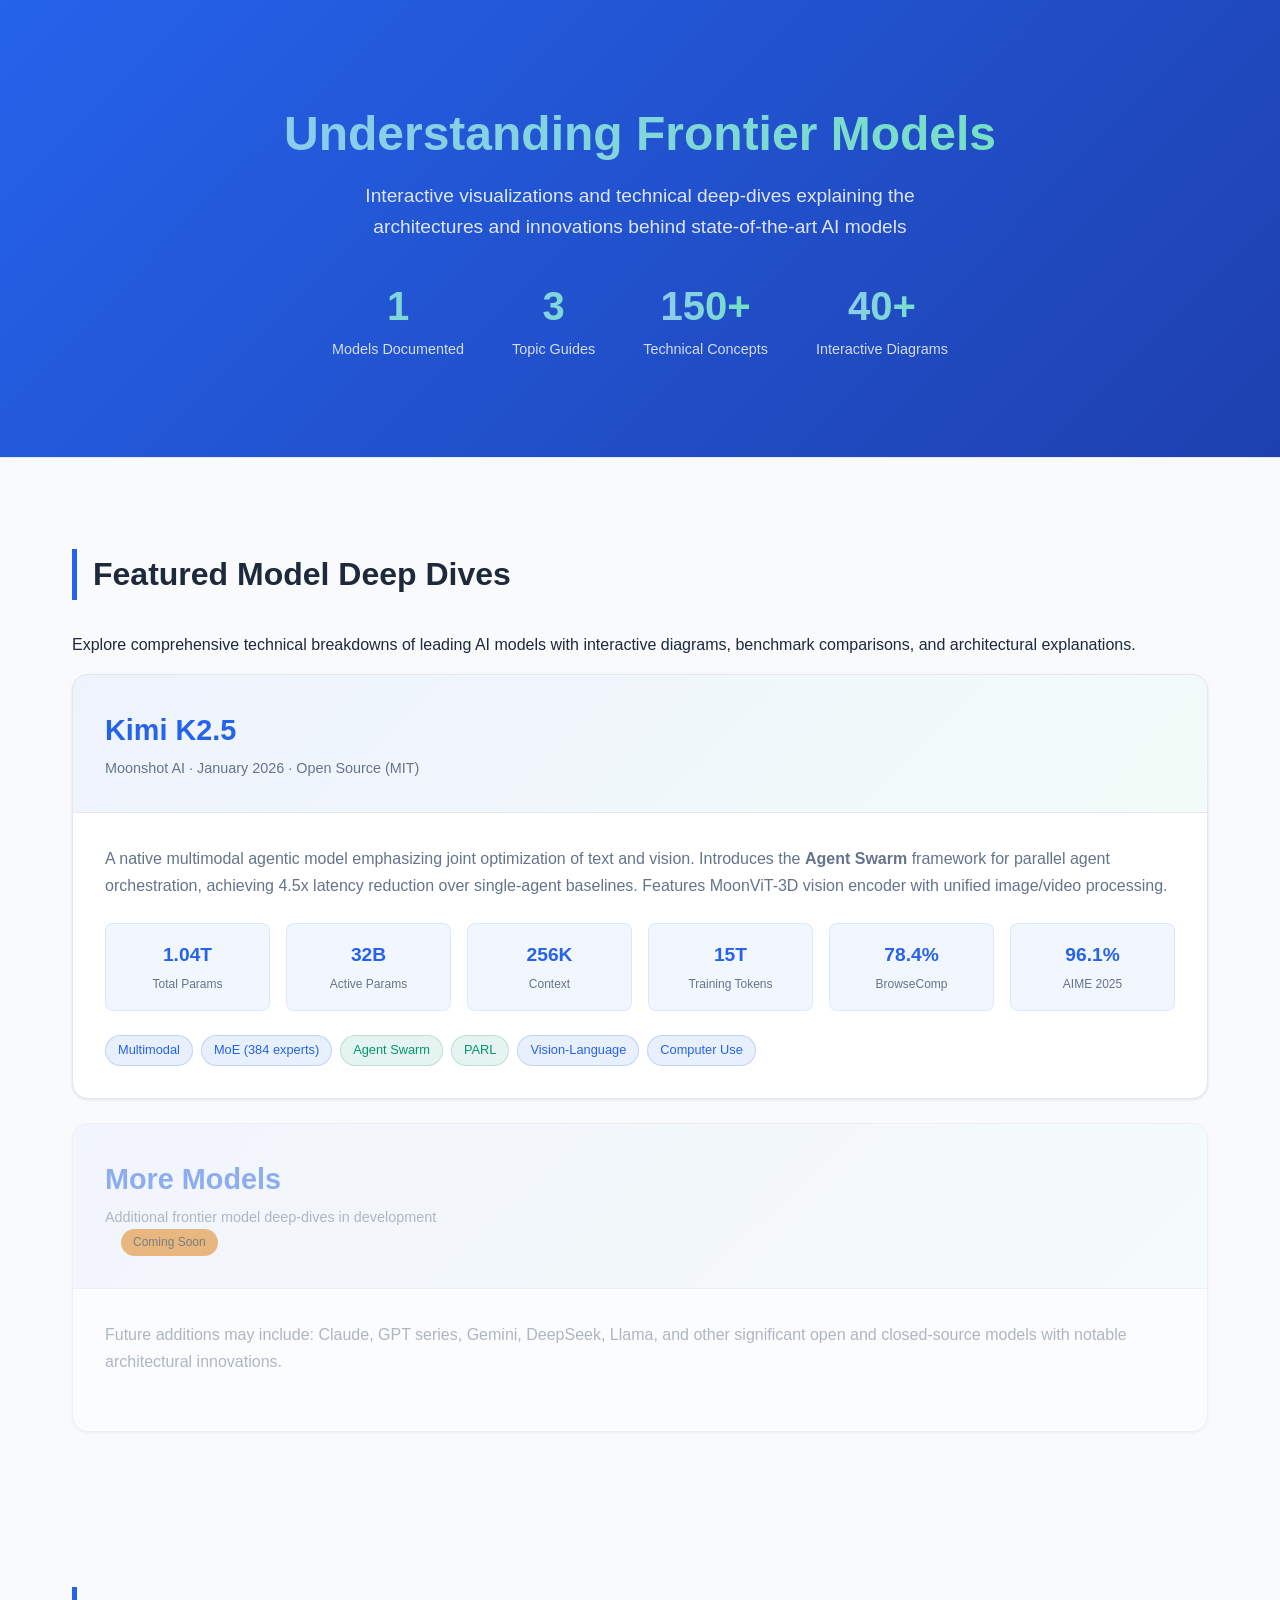
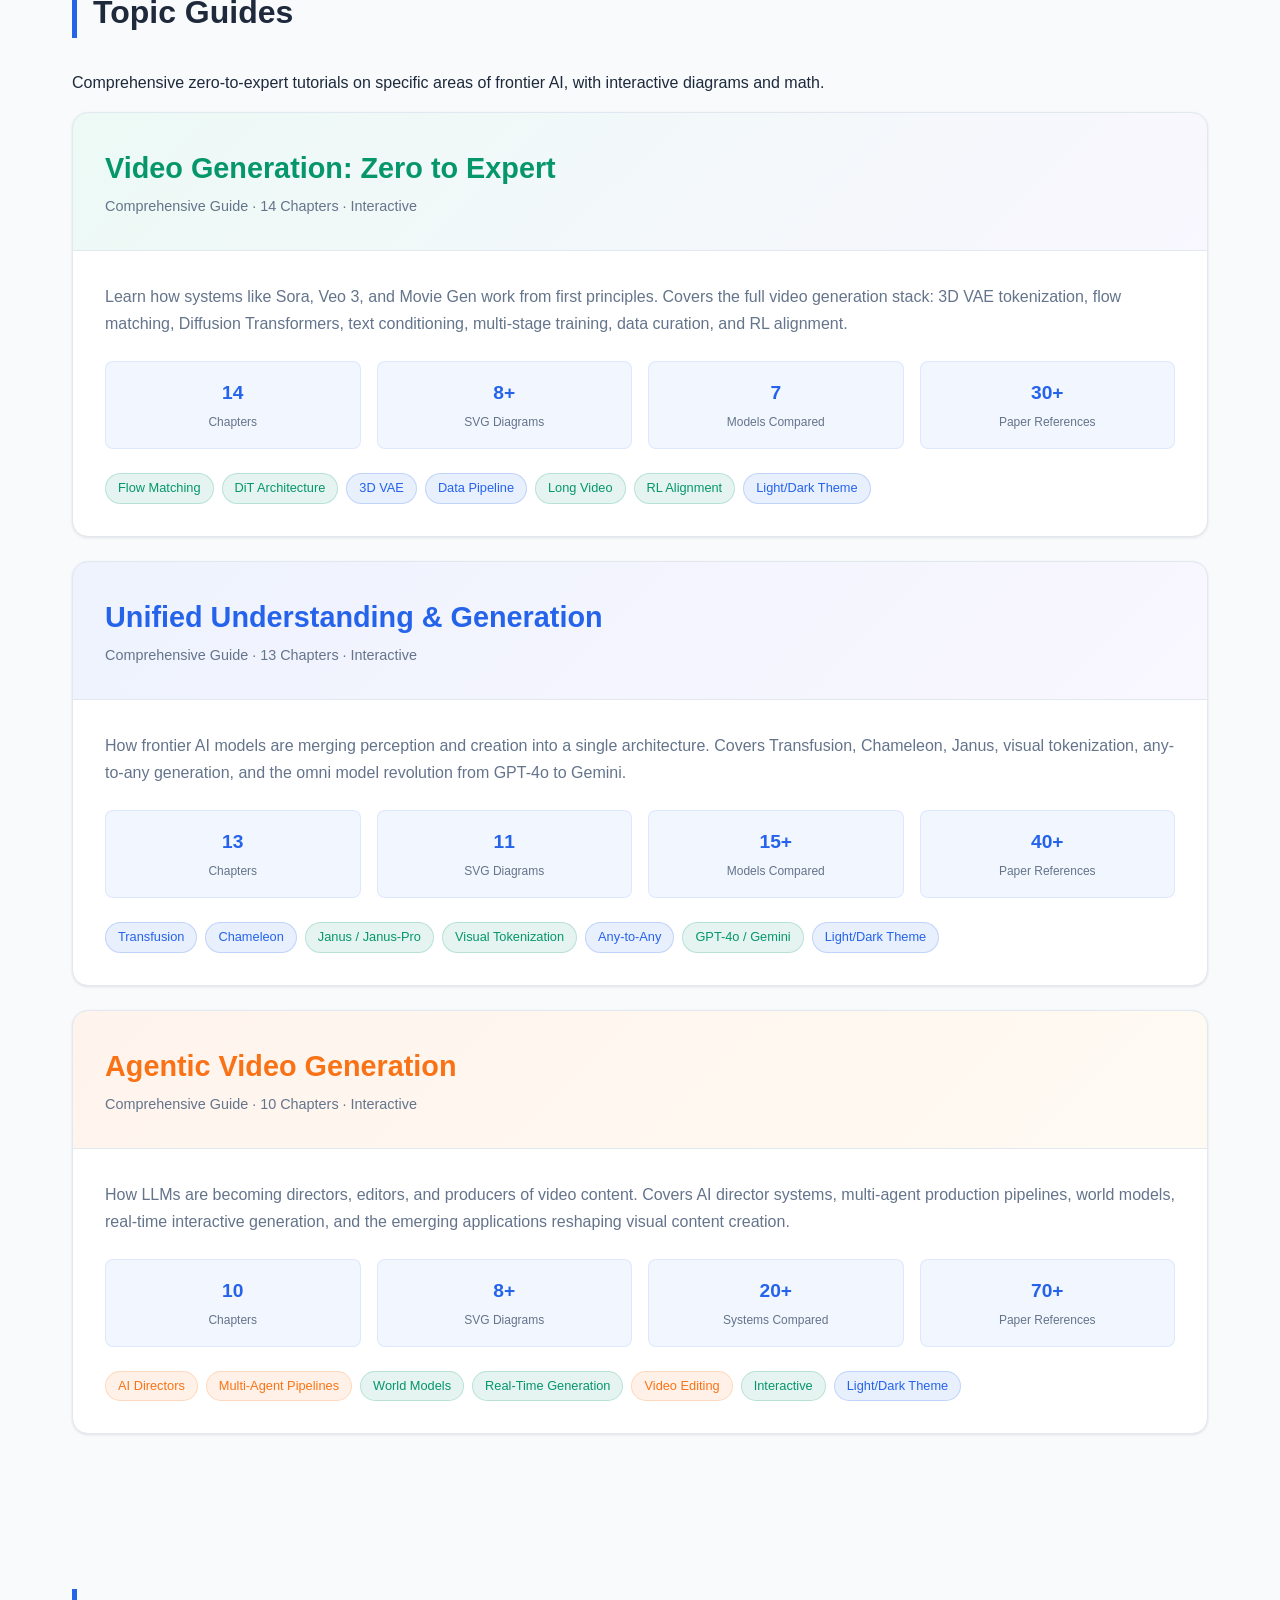
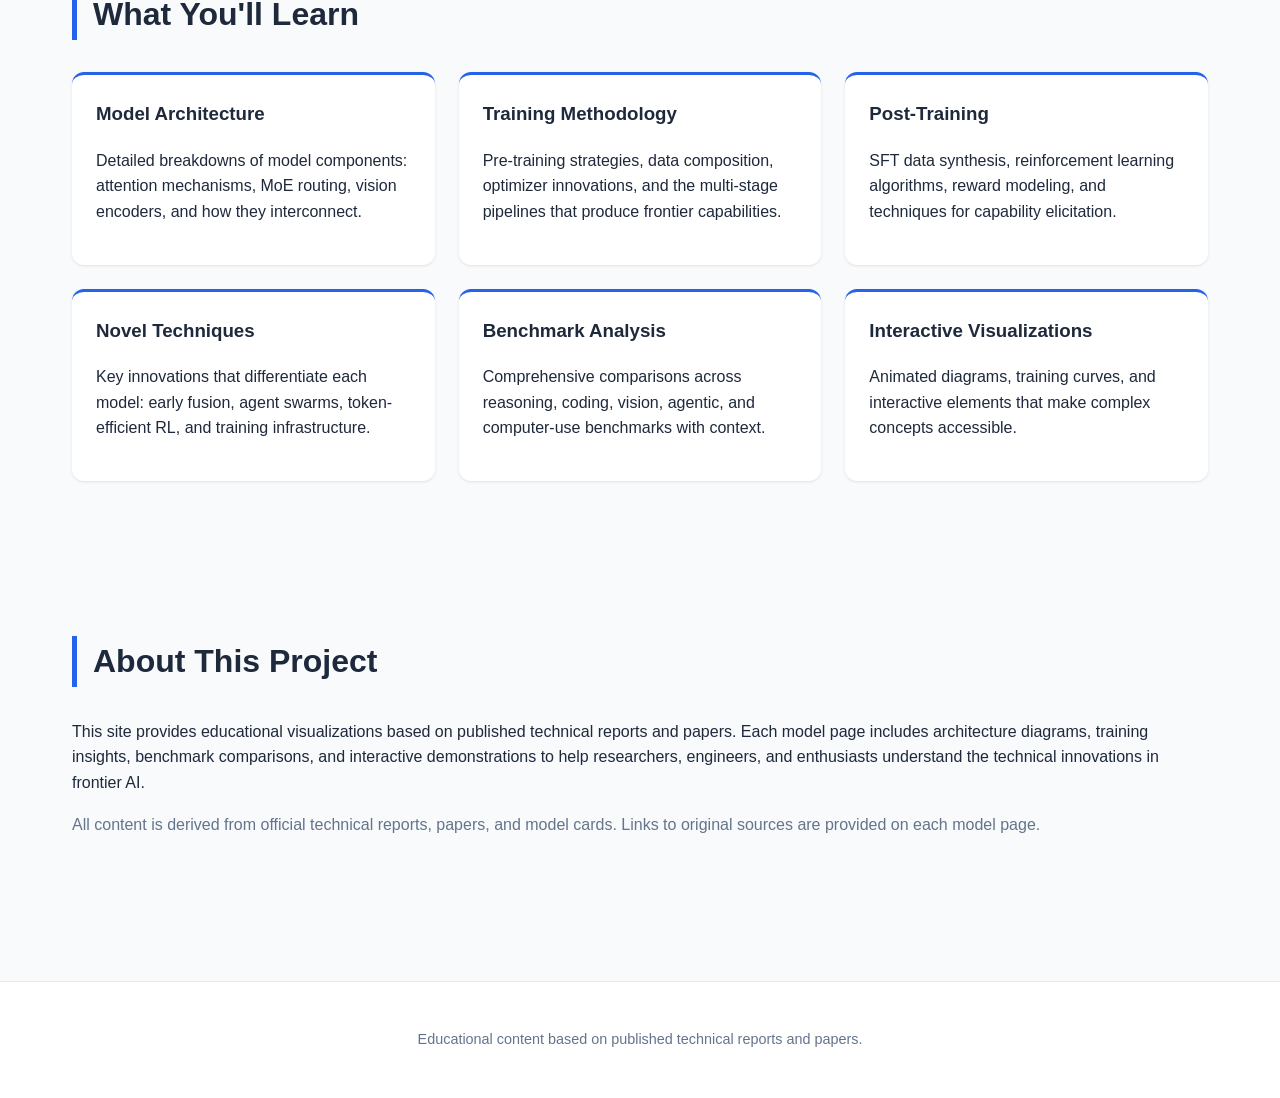
==== commit e2ffc4ed: "Add agentic video generation tutorial (3rd guide) New comprehensive guide covering LLM-orchestrated " ====
--- a/index.html
+++ b/index.html
@@ -137,15 +137,15 @@
             <div class="label">Models Documented</div>
         </div>
         <div class="hero-stat">
-            <div class="number">2</div>
+            <div class="number">3</div>
             <div class="label">Topic Guides</div>
         </div>
         <div class="hero-stat">
-            <div class="number">100+</div>
+            <div class="number">150+</div>
             <div class="label">Technical Concepts</div>
         </div>
         <div class="hero-stat">
-            <div class="number">30+</div>
+            <div class="number">40+</div>
             <div class="label">Interactive Diagrams</div>
         </div>
     </div>
@@ -294,6 +294,45 @@
             </div>
         </div>
     </a>
+
+    <a href="guides/agent-video/" class="model-card-large" style="margin-top: 1.5rem;">
+        <div class="model-card-header" style="background: linear-gradient(135deg, rgba(249, 115, 22, 0.08) 0%, rgba(245, 158, 11, 0.05) 100%);">
+            <h3 style="color: #f97316;">Agentic Video Generation</h3>
+            <div class="org">Comprehensive Guide &middot; 10 Chapters &middot; Interactive</div>
+        </div>
+        <div class="model-card-body">
+            <p>How LLMs are becoming directors, editors, and producers of video content. Covers AI director systems, multi-agent production pipelines, world models, real-time interactive generation, and the emerging applications reshaping visual content creation.</p>
+
+            <div class="model-highlights">
+                <div class="highlight-item">
+                    <div class="value">10</div>
+                    <div class="label">Chapters</div>
+                </div>
+                <div class="highlight-item">
+                    <div class="value">8+</div>
+                    <div class="label">SVG Diagrams</div>
+                </div>
+                <div class="highlight-item">
+                    <div class="value">20+</div>
+                    <div class="label">Systems Compared</div>
+                </div>
+                <div class="highlight-item">
+                    <div class="value">70+</div>
+                    <div class="label">Paper References</div>
+                </div>
+            </div>
+
+            <div class="model-tags">
+                <span class="model-tag" style="background: rgba(249,115,22,0.1); color: #f97316; border: 1px solid rgba(249,115,22,0.2);">AI Directors</span>
+                <span class="model-tag" style="background: rgba(249,115,22,0.1); color: #f97316; border: 1px solid rgba(249,115,22,0.2);">Multi-Agent Pipelines</span>
+                <span class="model-tag secondary">World Models</span>
+                <span class="model-tag secondary">Real-Time Generation</span>
+                <span class="model-tag" style="background: rgba(249,115,22,0.1); color: #f97316; border: 1px solid rgba(249,115,22,0.2);">Video Editing</span>
+                <span class="model-tag secondary">Interactive</span>
+                <span class="model-tag">Light/Dark Theme</span>
+            </div>
+        </div>
+    </a>
 </section>
 
 <section>
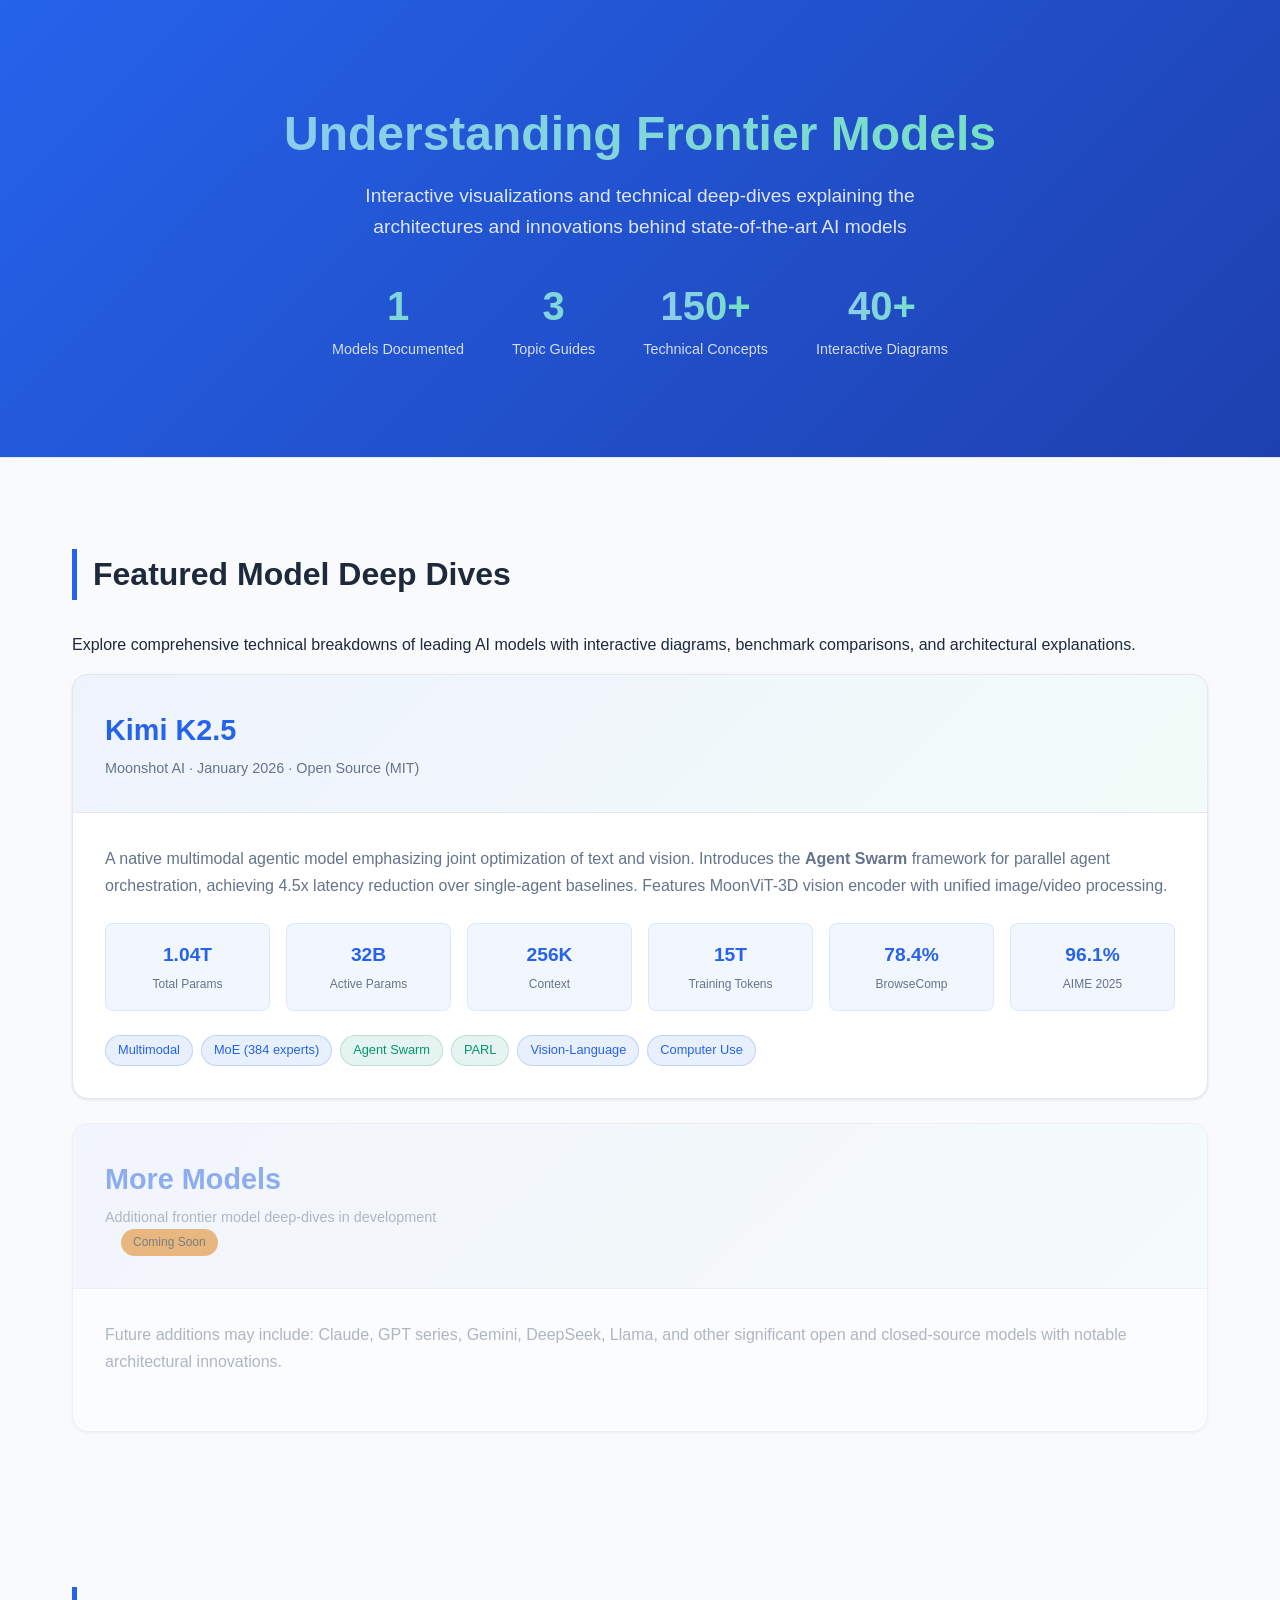
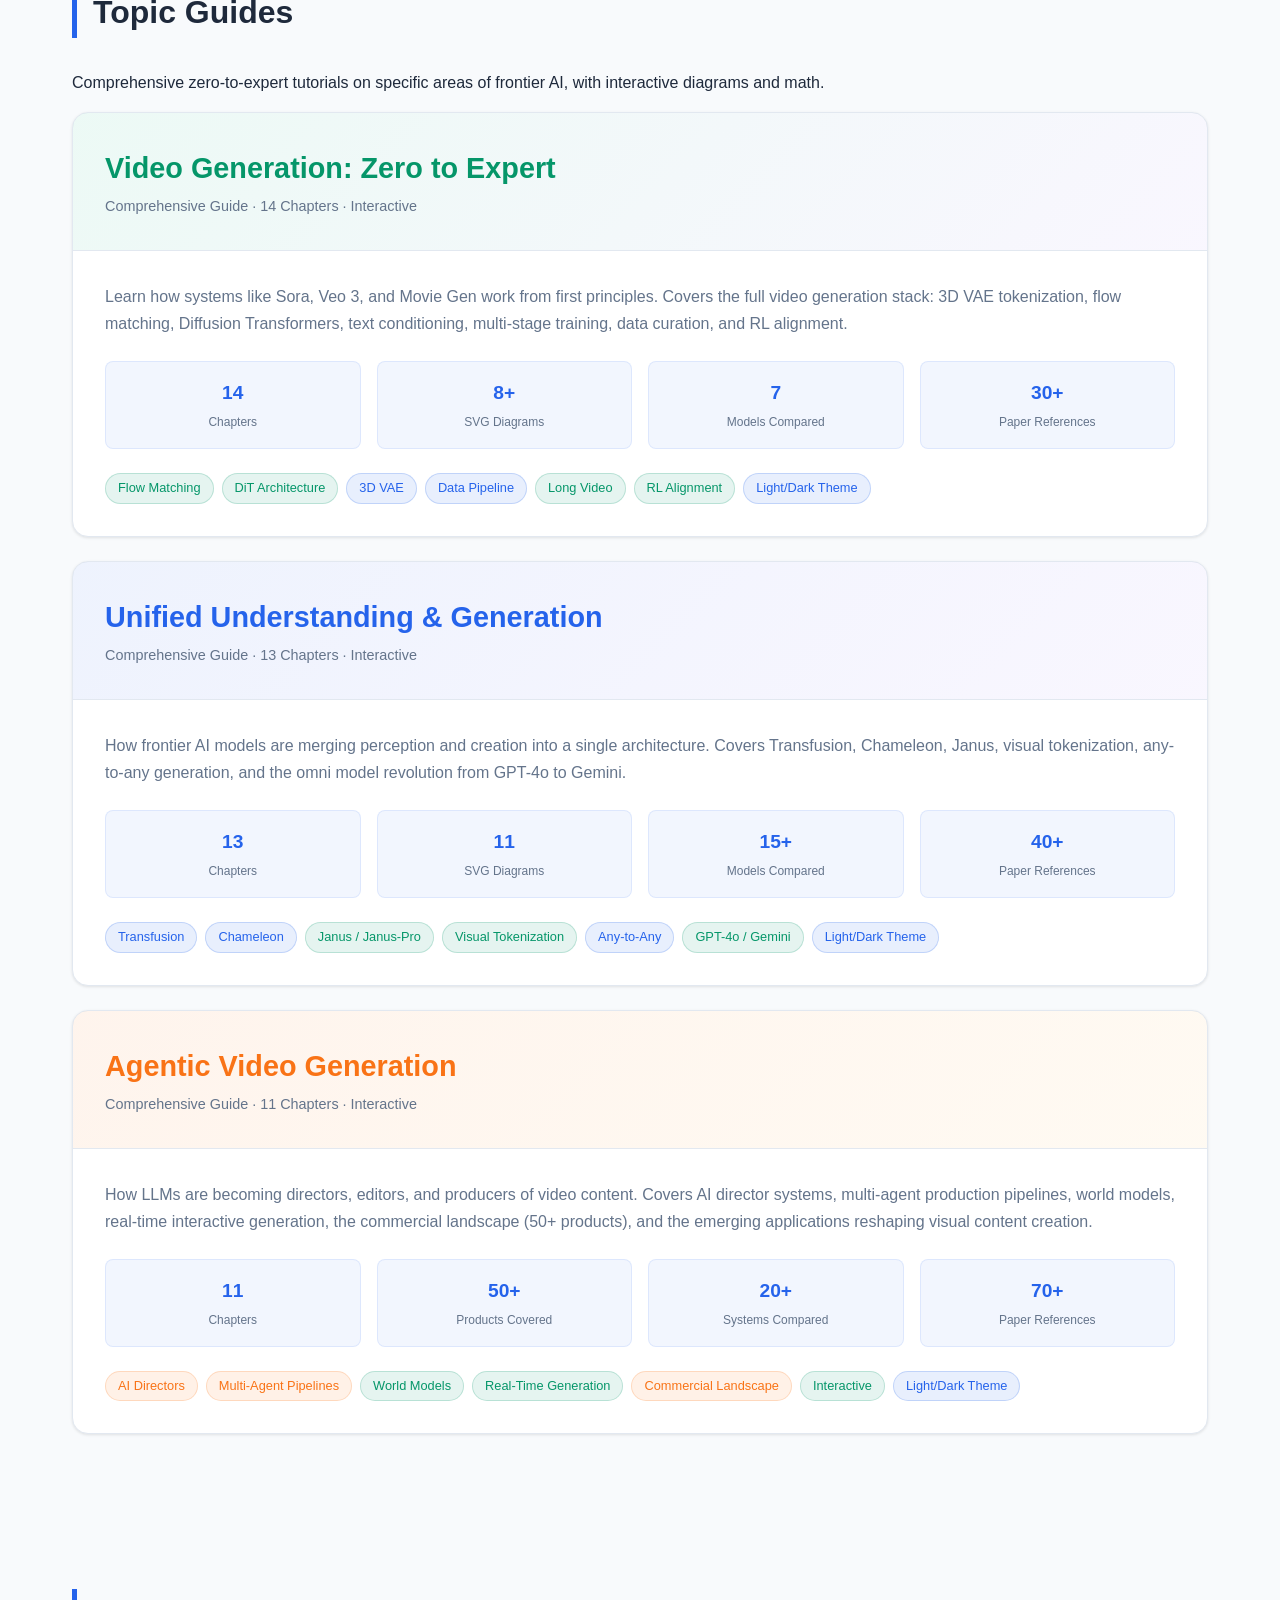
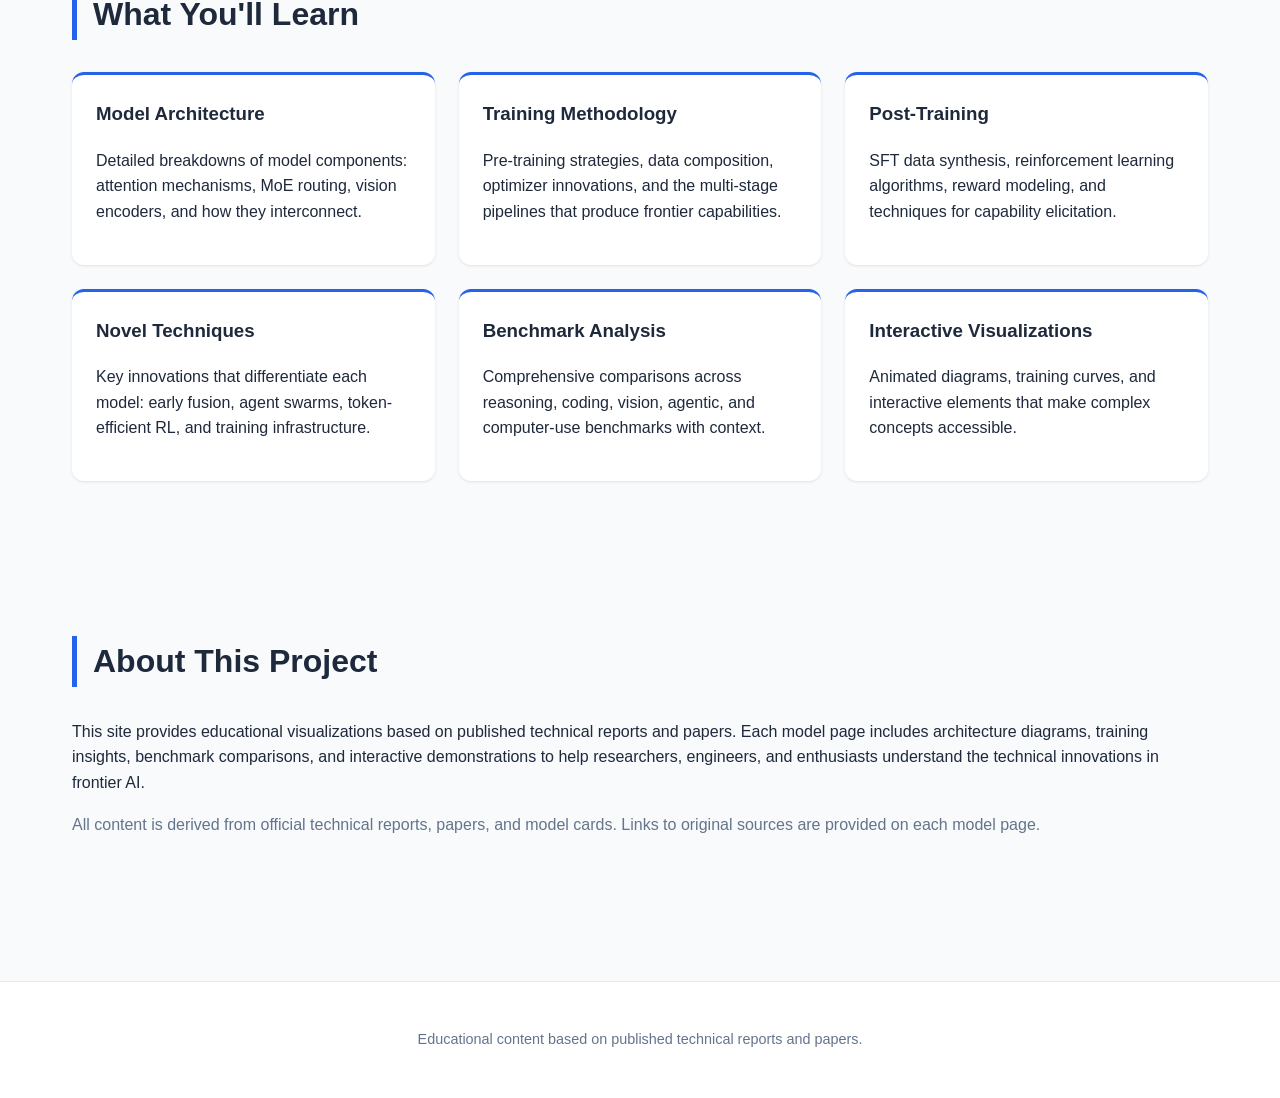
==== commit 1b221db9: "Add Commercial Landscape section to Agentic Video tutorial New chapter covering 50+ commercial produ" ====
--- a/index.html
+++ b/index.html
@@ -298,19 +298,19 @@
     <a href="guides/agent-video/" class="model-card-large" style="margin-top: 1.5rem;">
         <div class="model-card-header" style="background: linear-gradient(135deg, rgba(249, 115, 22, 0.08) 0%, rgba(245, 158, 11, 0.05) 100%);">
             <h3 style="color: #f97316;">Agentic Video Generation</h3>
-            <div class="org">Comprehensive Guide &middot; 10 Chapters &middot; Interactive</div>
-        </div>
-        <div class="model-card-body">
-            <p>How LLMs are becoming directors, editors, and producers of video content. Covers AI director systems, multi-agent production pipelines, world models, real-time interactive generation, and the emerging applications reshaping visual content creation.</p>
+            <div class="org">Comprehensive Guide &middot; 11 Chapters &middot; Interactive</div>
+        </div>
+        <div class="model-card-body">
+            <p>How LLMs are becoming directors, editors, and producers of video content. Covers AI director systems, multi-agent production pipelines, world models, real-time interactive generation, the commercial landscape (50+ products), and the emerging applications reshaping visual content creation.</p>
 
             <div class="model-highlights">
                 <div class="highlight-item">
-                    <div class="value">10</div>
+                    <div class="value">11</div>
                     <div class="label">Chapters</div>
                 </div>
                 <div class="highlight-item">
-                    <div class="value">8+</div>
-                    <div class="label">SVG Diagrams</div>
+                    <div class="value">50+</div>
+                    <div class="label">Products Covered</div>
                 </div>
                 <div class="highlight-item">
                     <div class="value">20+</div>
@@ -327,7 +327,7 @@
                 <span class="model-tag" style="background: rgba(249,115,22,0.1); color: #f97316; border: 1px solid rgba(249,115,22,0.2);">Multi-Agent Pipelines</span>
                 <span class="model-tag secondary">World Models</span>
                 <span class="model-tag secondary">Real-Time Generation</span>
-                <span class="model-tag" style="background: rgba(249,115,22,0.1); color: #f97316; border: 1px solid rgba(249,115,22,0.2);">Video Editing</span>
+                <span class="model-tag" style="background: rgba(249,115,22,0.1); color: #f97316; border: 1px solid rgba(249,115,22,0.2);">Commercial Landscape</span>
                 <span class="model-tag secondary">Interactive</span>
                 <span class="model-tag">Light/Dark Theme</span>
             </div>
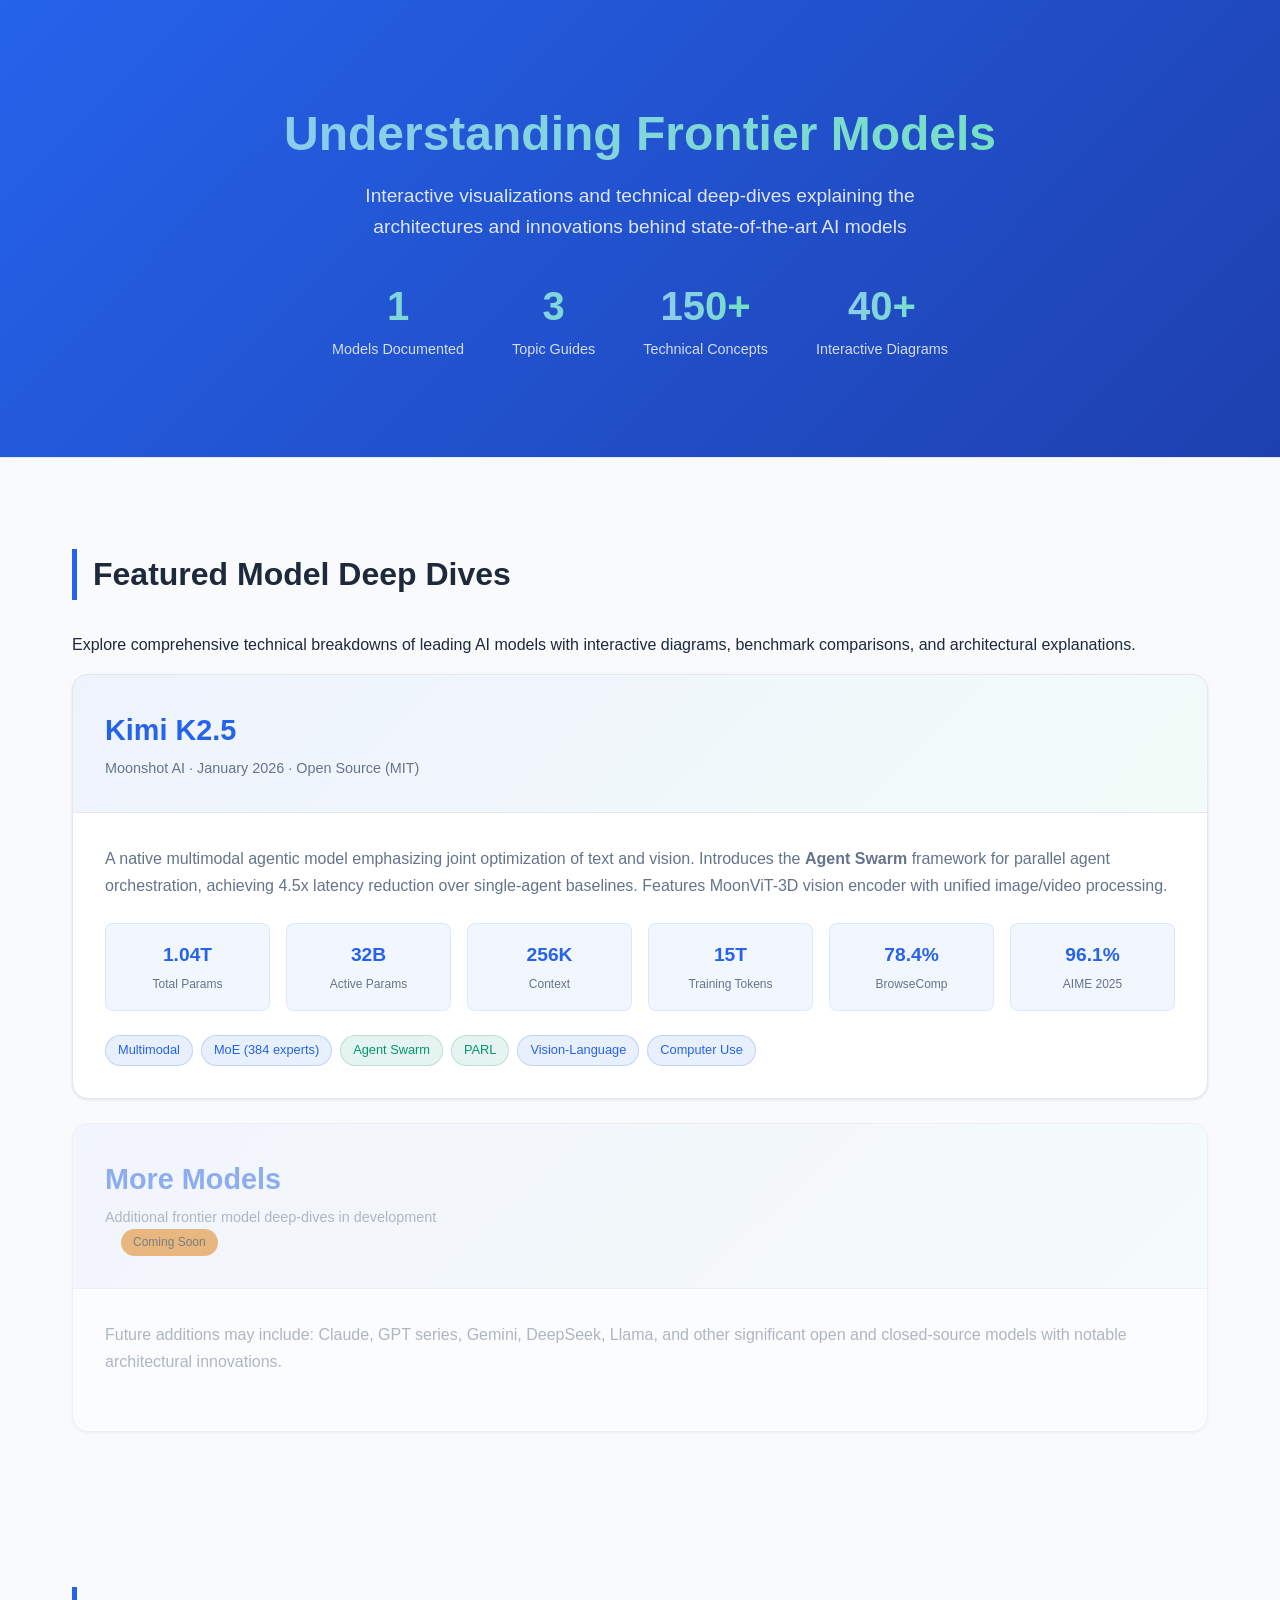
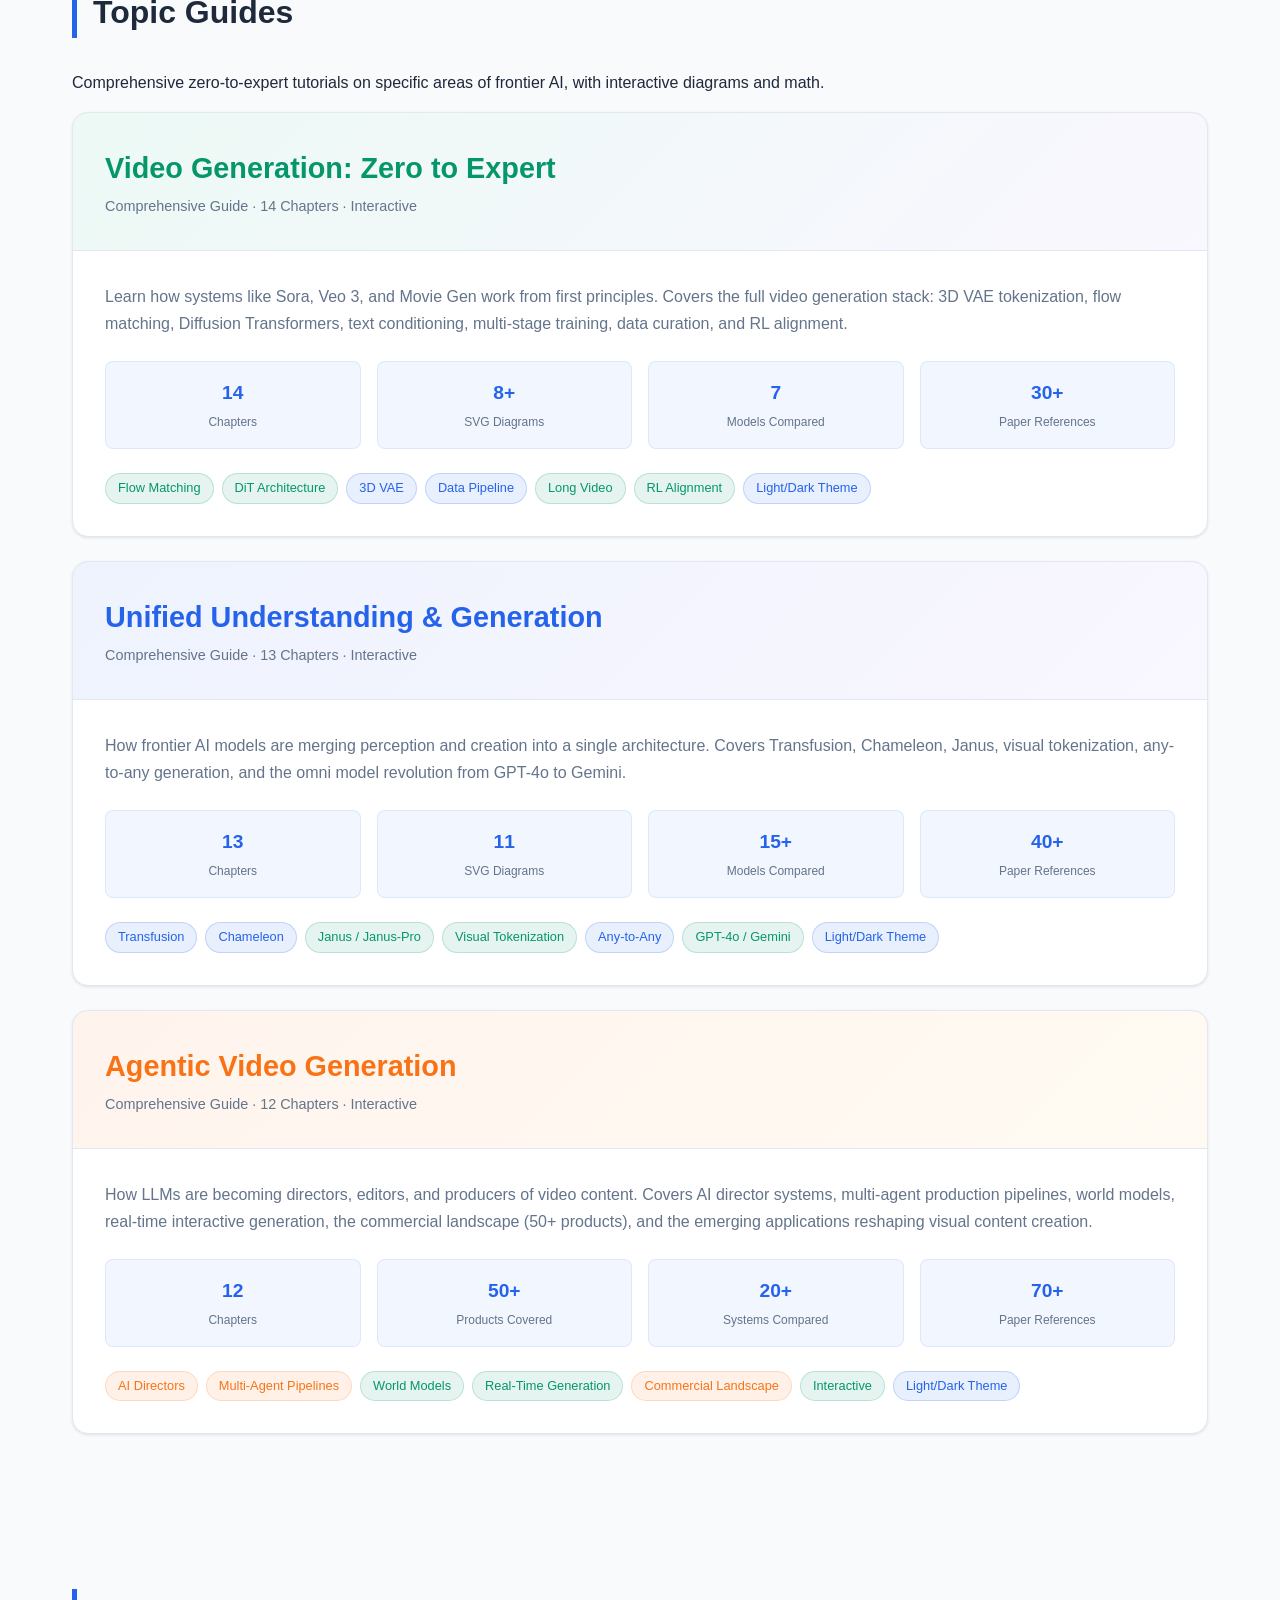
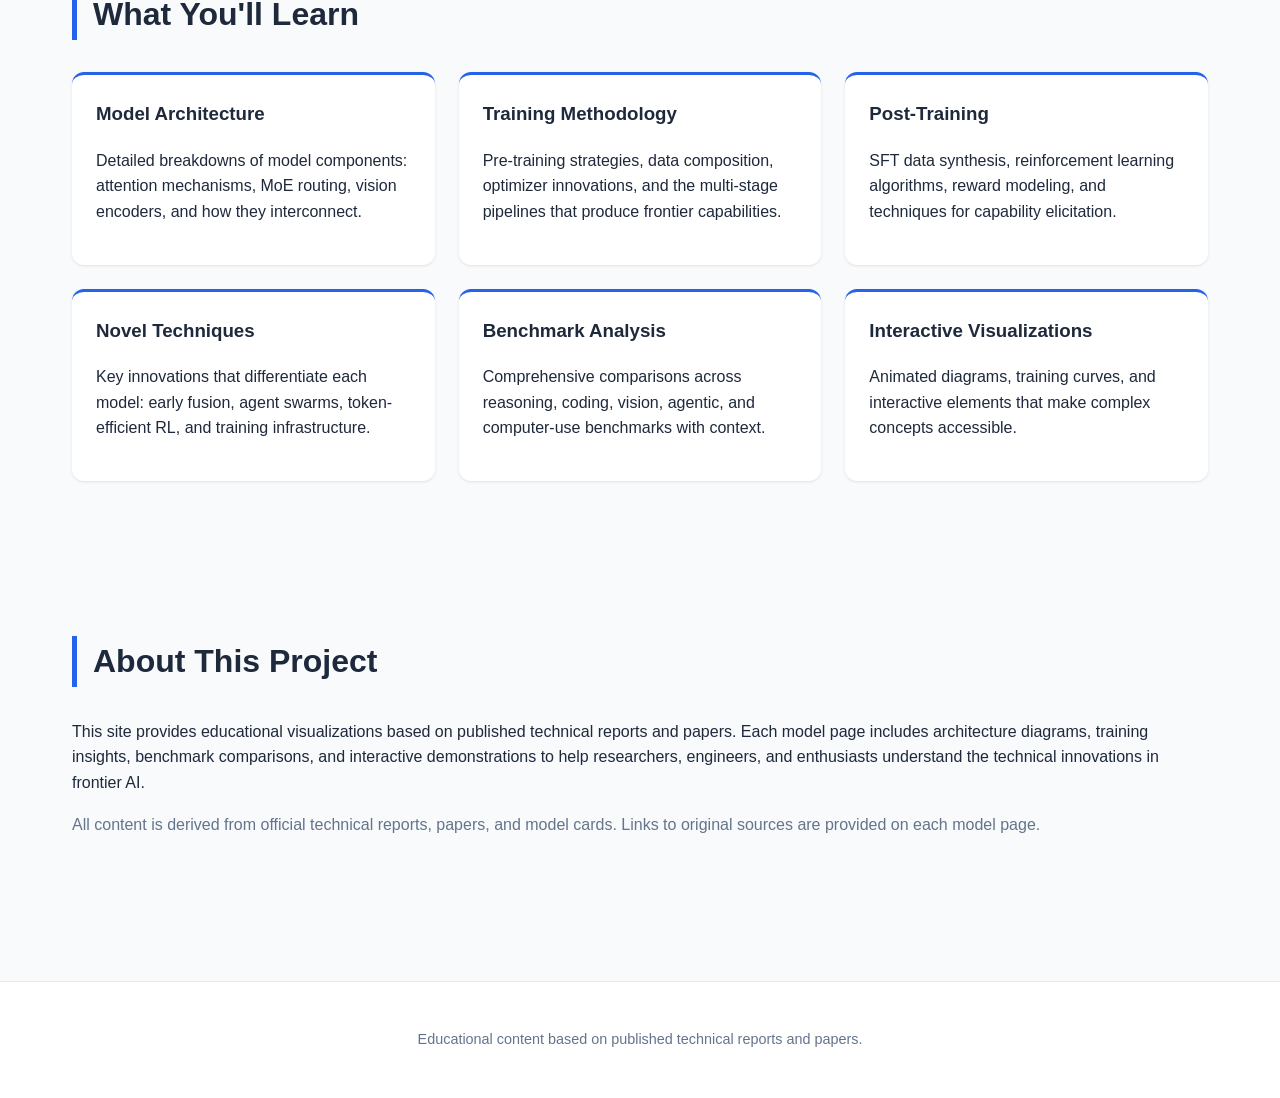
==== commit 4099750b: "Add "Under the Hood" section on building video orchestration systems New chapter covering the techni" ====
--- a/index.html
+++ b/index.html
@@ -298,14 +298,14 @@
     <a href="guides/agent-video/" class="model-card-large" style="margin-top: 1.5rem;">
         <div class="model-card-header" style="background: linear-gradient(135deg, rgba(249, 115, 22, 0.08) 0%, rgba(245, 158, 11, 0.05) 100%);">
             <h3 style="color: #f97316;">Agentic Video Generation</h3>
-            <div class="org">Comprehensive Guide &middot; 11 Chapters &middot; Interactive</div>
+            <div class="org">Comprehensive Guide &middot; 12 Chapters &middot; Interactive</div>
         </div>
         <div class="model-card-body">
             <p>How LLMs are becoming directors, editors, and producers of video content. Covers AI director systems, multi-agent production pipelines, world models, real-time interactive generation, the commercial landscape (50+ products), and the emerging applications reshaping visual content creation.</p>
 
             <div class="model-highlights">
                 <div class="highlight-item">
-                    <div class="value">11</div>
+                    <div class="value">12</div>
                     <div class="label">Chapters</div>
                 </div>
                 <div class="highlight-item">
